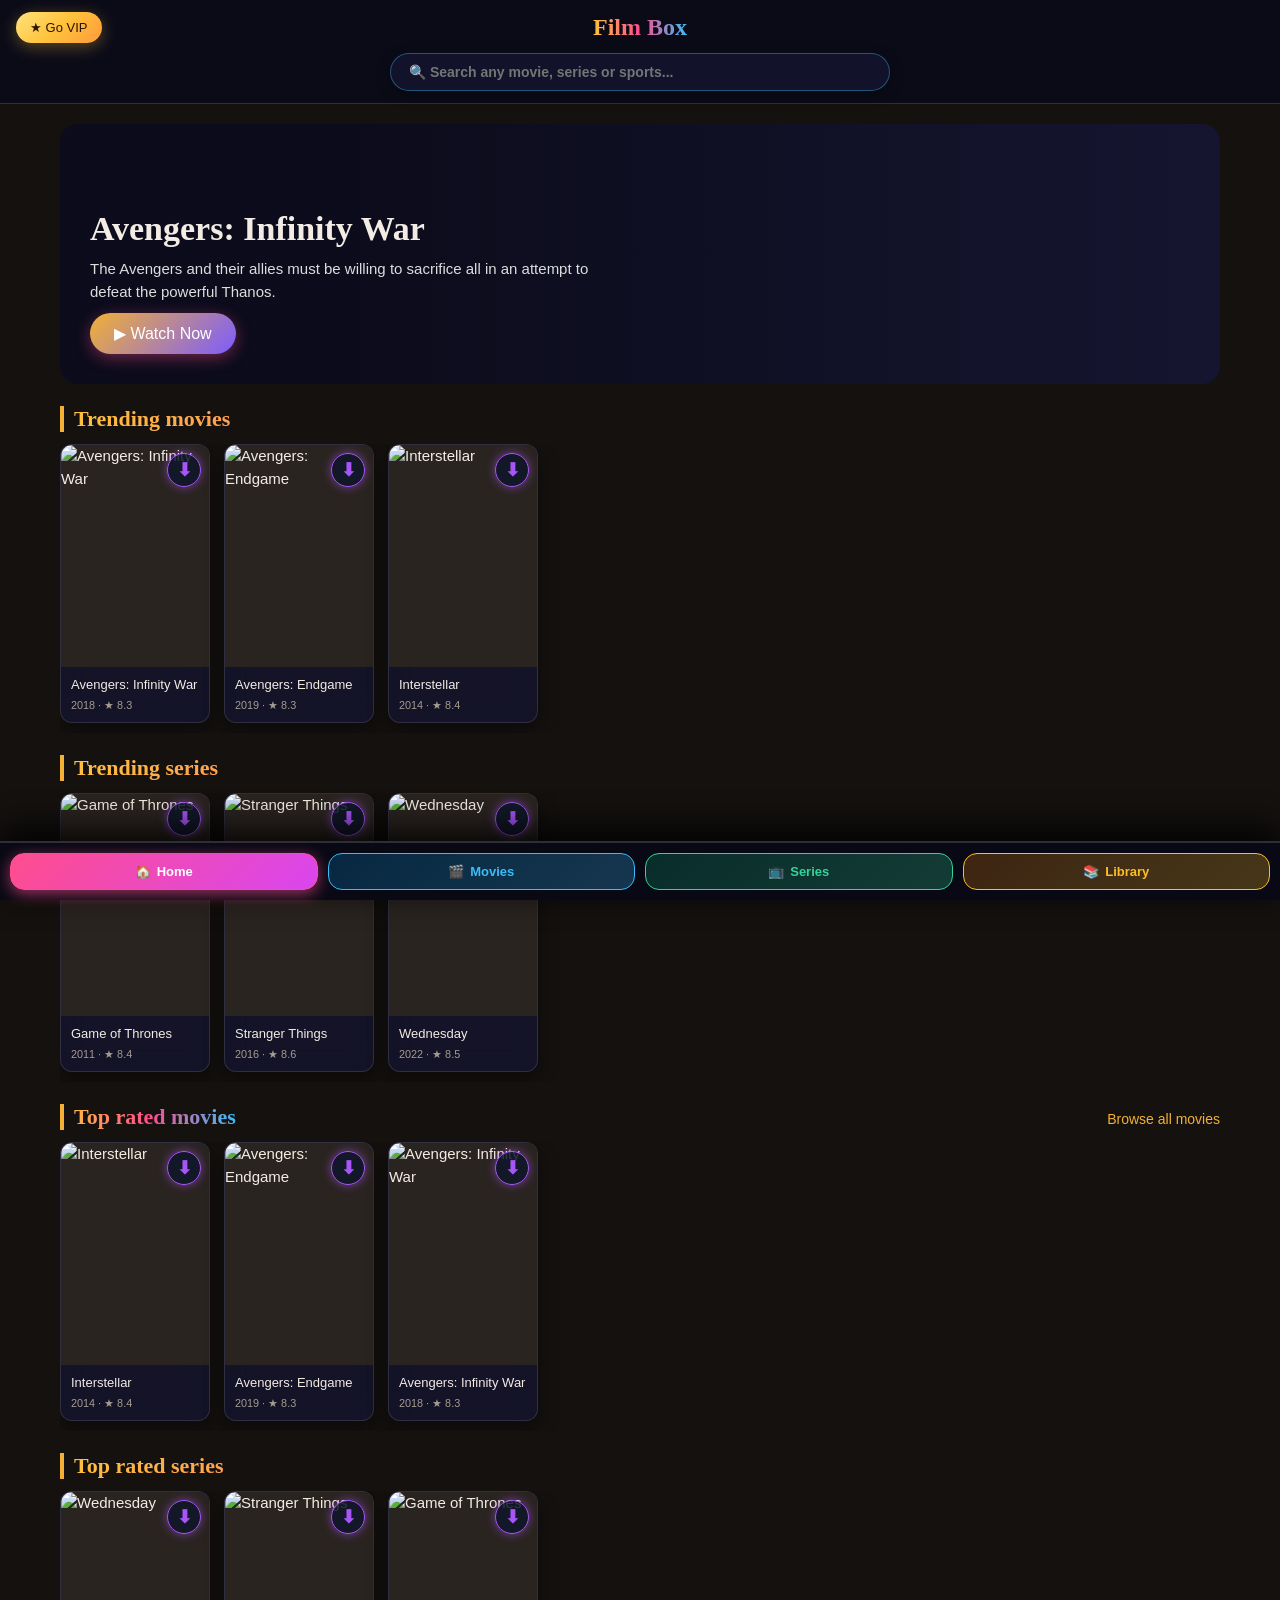
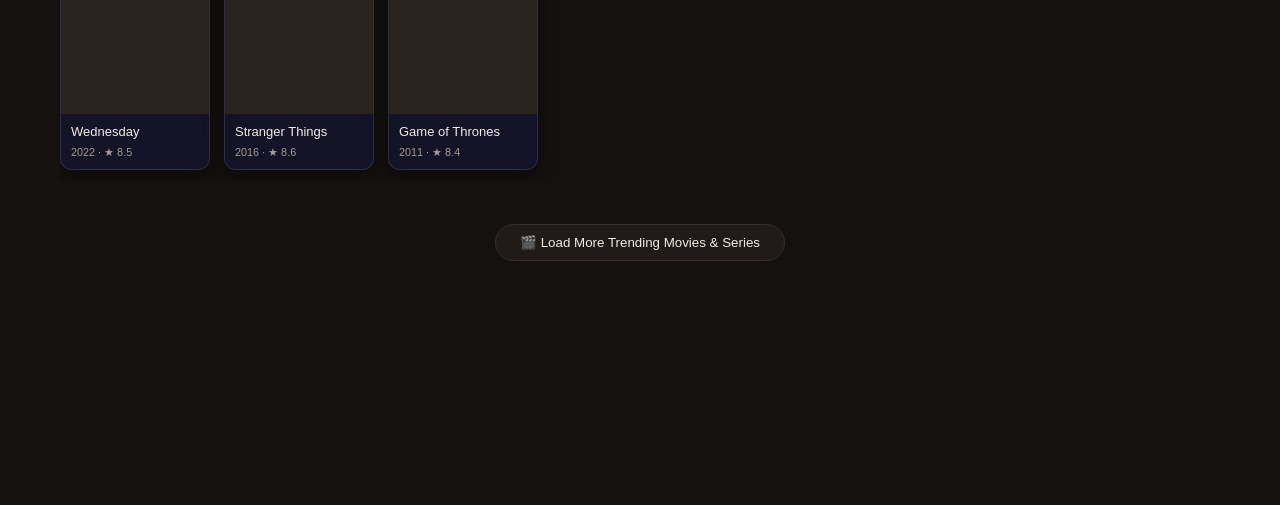
==== app/src/main/assets/index.html @ 0dd6ea95 "Fix movie poster loading, lock in robust ad-free player setup, and update all project files" ====
<!DOCTYPE html>
<html lang="en">
<head>
<meta charset="utf-8">
<meta name="viewport" content="width=device-width, initial-scale=1, viewport-fit=cover">
<title>Film Box - 100% Ad-Free Direct Cinema & Sports</title>
<link rel="dns-prefetch" href="https://vidlink.pro">
<link rel="preconnect" href="https://vidlink.pro" crossorigin>
<link rel="dns-prefetch" href="https://vidsrc.cc">
<link rel="preconnect" href="https://vidsrc.cc" crossorigin>
<link rel="dns-prefetch" href="https://embed.su">
<link rel="preconnect" href="https://embed.su" crossorigin>
<link rel="dns-prefetch" href="https://api.themoviedb.org">
<link rel="preconnect" href="https://api.themoviedb.org" crossorigin>
<style>
:root{--bg:#14110f;--panel:#201b18;--line:#352e29;--text:#f3ece4;--mute:#a79c91;--accent:#f2b134;--pitch:#2fa36b;--accent2:#7c5cff;--gold:#ffc23c}
*{box-sizing:border-box;margin:0}
html,body{margin:0!important;padding:0!important;width:100%!important;min-height:100vh!important;background:var(--bg)!important;color:var(--text)!important;font:15px/1.5 "Trebuchet MS",Verdana,sans-serif!important;padding-bottom:100px!important;overflow-x:hidden!important}
header{position:sticky;top:0;z-index:99;background:rgba(11, 11, 26, 0.92);backdrop-filter:blur(16px);border-bottom:1px solid var(--line);padding:max(12px, env(safe-area-inset-top)) 16px 12px 16px;display:flex;flex-direction:column;gap:10px}
.top-bar{display:flex;align-items:center;justify-content:space-between;position:relative;width:100%}
.logo{position:absolute;left:50%;transform:translateX(-50%);font:900 24px Georgia,serif;background:linear-gradient(90deg,#ffc23c,#ff4d8d,#38bdf8);-webkit-background-clip:text;background-clip:text;color:transparent;cursor:pointer;white-space:nowrap}
.search-row{width:100%;display:flex;justify-content:center}
.search-row input{width:100%;max-width:500px;padding:10px 18px;font-size:14px;font-weight:600;border-radius:25px;background:rgba(21, 21, 48, 0.85);border:1.5px solid rgba(56, 189, 248, 0.4);color:#fff;box-shadow:0 4px 15px rgba(0, 0, 0, 0.3);transition:all 0.3s ease}
.search-row input:focus{border-color:var(--accent);box-shadow:0 0 15px rgba(255, 77, 141, 0.4);outline:none}
.hidden{display:none!important;opacity:0!important;pointer-events:none!important;visibility:hidden!important}
main{padding:20px;max-width:1200px;margin:auto}
.grid{display:grid;grid-template-columns:repeat(auto-fill,minmax(150px,1fr));gap:16px}
.row{display:flex;gap:14px;overflow-x:auto;padding-bottom:10px}
.row .card{flex:0 0 150px}
.card{cursor:pointer;background:rgba(21,21,48,0.75);backdrop-filter:blur(12px);border-radius:12px;overflow:hidden;border:1px solid rgba(255,255,255,0.12);box-shadow:0 8px 20px rgba(0,0,0,0.4);transition:transform 0.25s,box-shadow 0.25s,border-color 0.25s}
.card:hover{transform:translateY(-6px) scale(1.02);border-color:var(--accent);box-shadow:0 12px 30px rgba(255,77,141,0.35)}
.card img{width:100%;aspect-ratio:2/3;object-fit:cover;display:block;background:#2a2420}
.card div{padding:8px 10px;font-size:13px}
.card small{color:var(--mute)}
h2{font:800 22px Georgia,serif;margin:22px 0 12px;background:linear-gradient(90deg,#ffc23c,#ff4d8d,#38bdf8);-webkit-background-clip:text;background-clip:text;color:transparent;border-left:4px solid var(--accent);padding-left:10px}
.bar{display:flex;gap:6px;flex-wrap:wrap;align-items:center;margin-bottom:14px}
.bar select,.bar button{background:var(--panel);color:var(--text);border:1px solid var(--line);padding:8px 14px;border-radius:18px;font:inherit;cursor:pointer}
.chip{background:none;border:0;color:var(--mute);padding:7px 14px;border-radius:20px;cursor:pointer;font:inherit;white-space:nowrap}
.chip.on{background:var(--accent);color:#1a1307;font-weight:700}
.hd{display:flex;justify-content:space-between;align-items:baseline}
.hd a{color:var(--accent);cursor:pointer;font-size:14px}
.more{display:block;margin:24px auto;background:var(--panel);color:var(--text);border:1px solid var(--line);padding:10px 24px;border-radius:20px;cursor:pointer}
.modal{position:fixed;inset:0;background:rgba(0,0,0,.85);overflow:auto;z-index:9990!important;padding:20px;display:flex;align-items:center;justify-content:center}
.modal[hidden]{display:none!important;pointer-events:none!important;visibility:hidden!important;z-index:-99999!important;opacity:0!important}
.sheet{max-width:900px;width:100%;margin:auto;background:var(--panel);border-radius:16px;overflow:hidden;position:relative;border:1px solid var(--line)}
.top{display:flex;gap:18px;padding:20px;flex-wrap:wrap}
.top img{width:150px;border-radius:8px}
.x{position:absolute;top:10px;left:10px;z-index:3;background:#000b;border:0;color:var(--text);border-radius:50%;width:42px;height:42px;padding:0 0 4px;font-size:30px;line-height:42px;text-align:center;cursor:pointer}
.seasons{display:flex;gap:6px;flex-wrap:wrap;padding:0 20px}
.seasons button{background:var(--bg);color:var(--mute);border:1px solid var(--line);padding:6px 14px;border-radius:16px;cursor:pointer}
.seasons button.on{background:var(--accent);color:#1a1307;border-color:var(--accent)}
.eps{padding:12px 20px 20px;display:grid;gap:10px}
.ep{display:flex;gap:12px;background:var(--bg);border-radius:8px;padding:10px;border:1px solid var(--line);transition:border-color .2s}
.ep:hover{border-color:var(--accent)}
.ep img{width:120px;height:68px;object-fit:cover;border-radius:6px;background:#2a2420;flex:none}
.ep b{display:block}.ep p{color:var(--mute);font-size:13px}
.match{display:grid;grid-template-columns:1fr auto 1fr;gap:12px;align-items:center;background:var(--panel);border:1px solid var(--line);border-left:4px solid var(--pitch);border-radius:8px;padding:12px 16px;margin-bottom:10px}
.match .t{display:flex;align-items:center;gap:8px}.match .t:last-of-type{justify-content:flex-end}
.match img{width:26px;height:26px;object-fit:contain}
.score{font:800 20px Georgia,serif;text-align:center}
.score small{display:block;font:12px sans-serif;color:var(--mute)}
.live{color:#ff5a4d!important;font-weight:700}
.msg{color:var(--mute);padding:20px 0}
.watch{margin-left:8px;background:var(--pitch);color:#04170d;font-weight:700;padding:5px 14px;border-radius:16px;border:0;cursor:pointer}
@media(max-width:560px){.match{grid-template-columns:1fr}.match .t:last-of-type{justify-content:flex-start}}

.vip,.play{border:0;cursor:pointer;font:700 14px inherit;color:#2a1500;background:linear-gradient(135deg,#ffe27a,var(--gold),#ff9a3c);padding:9px 18px;border-radius:22px;box-shadow:0 4px 16px #ffc23c55}
.play{color:#fff;background:linear-gradient(135deg,var(--accent),var(--accent2));box-shadow:0 4px 16px #ff4d8d66;padding:11px 24px;font-size:16px}
.hero{min-height:260px;border-radius:18px;background:#151530 center/cover;padding:36px;display:flex;flex-direction:column;justify-content:flex-end;gap:10px;margin-bottom:8px}
.hero h1{font:800 34px Georgia,serif;max-width:600px}.hero p{max-width:520px;color:#ddd}.hero .play{align-self:flex-start}

.plans{display:grid;grid-template-columns:repeat(auto-fit,minmax(130px,1fr));gap:12px;padding:0 20px}
.plan{cursor:pointer;text-align:center;background:var(--bg);border:2px solid var(--line);border-radius:14px;padding:16px 8px;transition:.2s}
.plan b{display:block;font-size:22px;color:var(--gold)}.plan.on{border-color:var(--accent);background:#ff4d8d1f;transform:scale(1.04)}
.payrow{display:flex;gap:10px;padding:18px 20px 6px;flex-wrap:wrap}.payrow input{max-width:none}

/* FULLSCREEN DIRECT HTML5 VIDEO PLAYER */
#player{position:fixed;inset:0;background:#000;z-index:2147483647!important;display:flex;align-items:center;justify-content:center;overflow:hidden}
#player video,#player iframe{width:100%;height:100%;border:0;background:#000;object-fit:contain;z-index:5;transition:object-fit .2s;pointer-events:auto!important}
#player video.cover-fill,#player iframe.cover-fill{object-fit:fill!important;width:100vw!important;height:100vh!important;max-width:none!important;max-height:none!important}
.pbar{position:absolute;top:0;left:0;right:0;z-index:20!important;display:flex;align-items:center;gap:12px;padding:max(14px,env(safe-area-inset-top)) 18px 24px;background:linear-gradient(180deg,rgba(0,0,0,0.95) 0%,rgba(0,0,0,0.6) 70%,transparent 100%);transition:opacity 0.4s ease;opacity:0;pointer-events:none!important}
.pbar.show{opacity:1!important}

.loader-ring{width:48px;height:48px;border:4px solid #00ff88;border-color:#00ff88 transparent transparent transparent;border-radius:50%;animation:l-spin 1.2s cubic-bezier(0.5,0,0.5,1) infinite;margin:0 auto}
@keyframes l-spin{0%{transform:rotate(0deg)}100%{transform:rotate(360deg)}}

/* DISMISSIBLE 10-MINUTE RECURRING VIP BANNER */
.vip-banner-reminder {
  position: fixed !important;
  bottom: 85px !important;
  top: auto !important;
  left: 50% !important;
  transform: translateX(-50%) !important;
  width: 92% !important;
  max-width: 520px !important;
  z-index: 9995 !important;
  background: linear-gradient(135deg, rgba(30, 27, 75, 0.98), rgba(88, 28, 135, 0.98), rgba(15, 23, 42, 0.98)) !important;
  border: 2px solid #a855f7 !important;
  border-radius: 18px !important;
  padding: 14px 18px !important;
  display: flex;
  align-items: center !important;
  gap: 12px !important;
  box-shadow: 0 15px 40px rgba(0,0,0,0.9), 0 0 25px rgba(168,85,247,0.5) !important;
  backdrop-filter: blur(16px) !important;
  -webkit-backdrop-filter: blur(16px) !important;
  pointer-events: auto !important;
}

.vip-banner-reminder.hidden, #vipBannerReminder.hidden {
  display: none !important;
  visibility: hidden !important;
  opacity: 0 !important;
  pointer-events: none !important;
  z-index: -99999 !important;
}

.vip-banner-close {
  background: rgba(255, 255, 255, 0.2) !important;
  color: #ffffff !important;
  border: 1px solid rgba(255, 255, 255, 0.4) !important;
  border-radius: 50% !important;
  width: 32px !important;
  height: 32px !important;
  font-size: 16px !important;
  font-weight: bold !important;
  cursor: pointer !important;
  display: flex !important;
  align-items: center !important;
  justify-content: center !important;
  flex-shrink: 0 !important;
  pointer-events: auto !important;
}
.vip-banner-text {
  flex: 1 !important;
  display: flex !important;
  flex-direction: column !important;
  color: #ffffff !important;
  font-size: 12px !important;
}
.vip-banner-text b {
  color: #c084fc !important;
  font-size: 14px !important;
}
.vip-banner-btn {
  background: linear-gradient(135deg, #a855f7, #7c5cff) !important;
  color: #ffffff !important;
  border: 0 !important;
  padding: 8px 16px !important;
  border-radius: 20px !important;
  font-weight: 800 !important;
  font-size: 12px !important;
  cursor: pointer !important;
  white-space: nowrap !important;
  box-shadow: 0 4px 15px rgba(168, 85, 247, 0.6) !important;
  pointer-events: auto !important;
}

/* COMMUNITY HUB & POLICIES STYLING */
.filmbox-ultimate-hub {
  max-width: 900px;
  margin: 0 auto;
  padding: 10px 0;
}
.hub-hero {
  text-align: center;
  padding: 24px 16px;
  background: linear-gradient(135deg, #090d16 0%, #1e1b4b 50%, #0f172a 100%);
  border: 2px solid rgba(56, 189, 248, 0.4);
  border-radius: 20px;
  margin-bottom: 20px;
  box-shadow: 0 10px 30px rgba(0,0,0,0.5);
}
.badge-vip {
  display: inline-block;
  padding: 4px 14px;
  background: rgba(251, 191, 36, 0.2);
  border: 1px solid #fbbf24;
  color: #fbbf24;
  border-radius: 20px;
  font-size: 11px;
  font-weight: 800;
  letter-spacing: 1px;
  margin-bottom: 8px;
}
.hero-title {
  font-size: 26px;
  font-weight: 900;
  background: linear-gradient(90deg, #38bdf8, #25D366, #fbbf24);
  -webkit-background-clip: text;
  -webkit-text-fill-color: transparent;
  margin-bottom: 6px;
}
.hero-subtitle {
  font-size: 13.5px;
  color: #cbd5e1;
  max-width: 520px;
  margin: 0 auto;
}
.hub-grid {
  display: grid;
  grid-template-columns: repeat(auto-fit, minmax(260px, 1fr));
  gap: 16px;
}
.card-item {
  background: rgba(21, 21, 48, 0.85);
  border: 1.5px solid rgba(255, 255, 255, 0.1);
  border-radius: 16px;
  padding: 20px;
  display: flex;
  flex-direction: column;
  justify-content: space-between;
  gap: 12px;
  box-shadow: 0 8px 20px rgba(0,0,0,0.4);
  transition: transform .2s, border-color .2s;
}
.card-item:hover {
  transform: translateY(-4px);
  border-color: var(--accent);
}
.action-btn {
  display: block;
  width: 100%;
  padding: 12px;
  border-radius: 12px;
  text-align: center;
  font-weight: 800;
  font-size: 13.5px;
  text-decoration: none;
  cursor: pointer;
  border: none;
  box-shadow: 0 4px 14px rgba(0,0,0,0.3);
  transition: filter .2s;
}
.action-btn:hover { filter: brightness(1.15); }
.btn-fb-page { background: linear-gradient(135deg, #1877f2, #0056b3); color: #fff!important; }
.btn-fb-group { background: linear-gradient(135deg, #0284c7, #0284c7); color: #fff!important; }
.btn-wa { background: linear-gradient(135deg, #25D366, #128C7E); color: #fff!important; }
.btn-insta { background: linear-gradient(135deg, #f09433, #bc1888); color: #fff!important; }
.btn-yt { background: linear-gradient(135deg, #ff0000, #cc0000); color: #fff!important; }
.btn-paypal { background: linear-gradient(135deg, #0070ba, #f59e0b); color: #fff!important; }

/* NEWS FEED STYLING */
.news-card {
  background: rgba(21, 21, 48, 0.85);
  border: 1.5px solid rgba(255, 255, 255, 0.1);
  border-radius: 16px;
  overflow: hidden;
  display: flex;
  flex-direction: column;
  box-shadow: 0 8px 20px rgba(0,0,0,0.4);
}
.news-img {
  width: 100%;
  aspect-ratio: 16/9;
  object-fit: cover;
  background: #2a2420;
}
.news-body {
  padding: 16px;
  display: flex;
  flex-direction: column;
  gap: 8px;
  flex: 1;
}
.news-category {
  align-self: flex-start;
  padding: 3px 10px;
  border-radius: 12px;
  font-size: 10px;
  font-weight: 900;
  letter-spacing: 0.5px;
}
.news-footer {
  display: flex;
  justify-content: space-between;
  align-items: center;
  margin-top: auto;
  padding-top: 10px;
}
.news-readmore {
  padding: 6px 14px;
  border-radius: 14px;
  font-size: 12px;
  text-decoration: none;
}

/* FIXED BOTTOM VIEWPORT DOCK */
.floating-dock {
  position: fixed !important;
  bottom: 0 !important;
  left: 0 !important;
  right: 0 !important;
  width: 100vw !important;
  max-width: 100vw !important;
  z-index: 10000 !important;
  background: rgba(10, 10, 22, 0.98) !important;
  backdrop-filter: blur(25px) !important;
  -webkit-backdrop-filter: blur(25px) !important;
  border-top: 2px solid rgba(255, 255, 255, 0.15) !important;
  display: flex !important;
  flex-direction: row !important;
  justify-content: space-evenly !important;
  align-items: center !important;
  gap: 6px !important;
  padding: 10px 8px calc(10px + env(safe-area-inset-bottom)) 8px !important;
  box-sizing: border-box !important;
  box-shadow: 0 -10px 35px rgba(0, 0, 0, 0.95) !important;
  pointer-events: auto !important;
}

/* HIDE FLOATING DOCK WHEN PLAYER IS ACTIVE */
body.player-open .floating-dock {
  display: none !important;
  visibility: hidden !important;
  pointer-events: none !important;
  z-index: -99999 !important;
  opacity: 0 !important;
}

.dock-btn {
  display: flex !important;
  flex-direction: row !important;
  align-items: center !important;
  justify-content: center !important;
  gap: 6px !important;
  cursor: pointer !important;
  flex: 1 !important;
  padding: 10px 6px !important;
  margin: 0 2px !important;
  border-radius: 14px !important;
  font-weight: 800 !important;
  font-size: 13px !important;
  box-sizing: border-box !important;
  transition: all 0.25s ease-in-out !important;
  white-space: nowrap !important;
  pointer-events: auto !important;
}

/* Home Box - Neon Pink */
.dock-btn[data-v="home"] {
  background: linear-gradient(135deg, rgba(255, 77, 141, 0.25), rgba(217, 70, 239, 0.25)) !important;
  color: #ff4d8d !important;
  border: 1.5px solid #ff4d8d !important;
}
.dock-btn[data-v="home"].on {
  background: linear-gradient(135deg, #ff4d8d 0%, #d946ef 100%) !important;
  color: #ffffff !important;
  box-shadow: 0 4px 15px rgba(255, 77, 141, 0.6) !important;
}

/* Movies Box - Electric Cyan */
.dock-btn[data-v="movie"] {
  background: linear-gradient(135deg, rgba(2, 132, 199, 0.25), rgba(56, 189, 248, 0.25)) !important;
  color: #38bdf8 !important;
  border: 1.5px solid #38bdf8 !important;
}
.dock-btn[data-v="movie"].on {
  background: linear-gradient(135deg, #0284c7 0%, #38bdf8 100%) !important;
  color: #ffffff !important;
  box-shadow: 0 4px 15px rgba(56, 189, 248, 0.6) !important;
}

/* Series Box - Emerald Green */
.dock-btn[data-v="tv"] {
  background: linear-gradient(135deg, rgba(5, 150, 105, 0.25), rgba(52, 211, 153, 0.25)) !important;
  color: #34d399 !important;
  border: 1.5px solid #34d399 !important;
}
.dock-btn[data-v="tv"].on {
  background: linear-gradient(135deg, #059669 0%, #34d399 100%) !important;
  color: #ffffff !important;
  box-shadow: 0 4px 15px rgba(52, 211, 153, 0.6) !important;
}

/* Library Box - Amber Gold */
.dock-btn[data-v="library"] {
  background: linear-gradient(135deg, rgba(217, 119, 6, 0.25), rgba(251, 191, 36, 0.25)) !important;
  color: #fbbf24 !important;
  border: 1.5px solid #fbbf24 !important;
}
.dock-btn[data-v="library"].on {
  background: linear-gradient(135deg, #d97706 0%, #fbbf24 100%) !important;
  color: #0d0d11 !important;
  box-shadow: 0 4px 15px rgba(251, 191, 36, 0.6) !important;
}

button,.chip,.card,.dock-btn,.vip,.play,nav button,a{touch-action:manipulation!important;-webkit-tap-highlight-color:transparent!important;pointer-events:auto!important;user-select:none!important;-webkit-user-select:none!important}
</style>
</head>
<body>
<header>
  <div class="top-bar">
    <button class="vip" id="vipbtn" onclick="openVip()" style="padding:8px 14px;font-size:13px;cursor:pointer;pointer-events:auto">★ Go VIP</button>
    <span class="logo" onclick="go('home')">Film Box</span>
  </div>
  <div class="search-row" style="position:relative">
    <input id="q" type="search" placeholder="🔍 Search any movie, series or sports..." aria-label="Search">
    <div id="searchDropdown" style="position:absolute;top:100%;left:0;right:0;background:var(--panel);border:1px solid var(--line);border-radius:12px;margin-top:6px;max-height:300px;overflow-y:auto;z-index:9999;box-shadow:0 10px 30px rgba(0,0,0,0.8)" class="hidden"></div>
  </div>
</header>

<main id="main">
  <div class="hero" id="hero" style="background-image:linear-gradient(90deg,#0b0b1af0 25%,transparent),url('https://image.tmdb.org/t/p/w780/7WsyChLLEA31RXZ3K3252.jpg');min-height:260px;display:flex;flex-direction:column;justify-content:flex-end;padding:30px">
    <h1>Avengers: Infinity War</h1>
    <p>The Avengers and their allies must be willing to sacrifice all in an attempt to defeat the powerful Thanos.</p>
    <button class="play" onclick="quickPlay(299536,'movie','Avengers%3A%20Infinity%20War')">▶ Watch Now</button>
  </div>
  <h2>Trending movies</h2>
  <div class="row" id="h1">
    <div class="card" style="position:relative" tabindex="0" onclick="quickPlay(299536,'movie','Avengers%3A%20Infinity%20War')">
      <img loading="eager" src="https://image.tmdb.org/t/p/w342/7WsyChLLEA31RXZ3K3252.jpg" alt="Avengers: Infinity War" onerror="this.onerror=null;this.src='https://image.tmdb.org/t/p/w342/or06P1S23121.jpg'">
      <div>Avengers: Infinity War<br><small>2018 · ★ 8.3</small></div>
    </div>
    <div class="card" style="position:relative" tabindex="0" onclick="quickPlay(299534,'movie','Avengers%3A%20Endgame')">
      <img loading="eager" src="https://image.tmdb.org/t/p/w342/or06P1S23121.jpg" alt="Avengers: Endgame" onerror="this.onerror=null;this.src='https://image.tmdb.org/t/p/w342/or06P1S23121.jpg'">
      <div>Avengers: Endgame<br><small>2019 · ★ 8.3</small></div>
    </div>
    <div class="card" style="position:relative" tabindex="0" onclick="quickPlay(157336,'movie','Interstellar')">
      <img loading="eager" src="https://image.tmdb.org/t/p/w342/gEU2QniE6E77NI6lC6y41S2.jpg" alt="Interstellar" onerror="this.onerror=null;this.src='https://image.tmdb.org/t/p/w342/or06P1S23121.jpg'">
      <div>Interstellar<br><small>2014 · ★ 8.4</small></div>
    </div>
  </div>
  <h2>Trending series</h2>
  <div class="row" id="h2">
    <div class="card" style="position:relative" tabindex="0" onclick="quickPlay(1399,'tv','Game%20of%20Thrones')">
      <img loading="eager" src="https://image.tmdb.org/t/p/w342/1XS1A1231a4N6.jpg" alt="Game of Thrones" onerror="this.onerror=null;this.src='https://image.tmdb.org/t/p/w342/or06P1S23121.jpg'">
      <div>Game of Thrones<br><small>2011 · ★ 8.4</small></div>
    </div>
    <div class="card" style="position:relative" tabindex="0" onclick="quickPlay(66732,'tv','Stranger%20Things')">
      <img loading="eager" src="https://image.tmdb.org/t/p/w342/49WJfeN0moxb9IPfGn88q.jpg" alt="Stranger Things" onerror="this.onerror=null;this.src='https://image.tmdb.org/t/p/w342/or06P1S23121.jpg'">
      <div>Stranger Things<br><small>2016 · ★ 8.6</small></div>
    </div>
    <div class="card" style="position:relative" tabindex="0" onclick="quickPlay(119051,'tv','Wednesday')">
      <img loading="eager" src="https://image.tmdb.org/t/p/w342/9PF15L20K1A6.jpg" alt="Wednesday" onerror="this.onerror=null;this.src='https://image.tmdb.org/t/p/w342/or06P1S23121.jpg'">
      <div>Wednesday<br><small>2022 · ★ 8.5</small></div>
    </div>
  </div>
</main>

<div id="modal" class="modal" hidden></div>

<!-- DISMISSIBLE 10-MINUTE VIP REMINDER BANNER -->
<div id="vipBannerReminder" class="vip-banner-reminder hidden" style="display:none">
  <button class="vip-banner-close" onclick="closeVipBanner(); showPurpleToast('🥺 We understand! Thank you for watching with the Film Box community.');" aria-label="Dismiss">✕</button>
  <div class="vip-banner-text">
    <b style="color:#d8b4fe;font-size:14px">⭐ Support the Film Box Community</b>
    <span style="color:#f3e8ff;font-size:12.5px;margin-top:2px">We kindly invite you to support our community and keep this platform free and growing. Please consider unlocking a VIP Pass. Thank you! 💜</span>
  </div>
  <button class="vip-banner-btn" onclick="closeVipBanner(); openVip();">★ SUPPORT COMMUNITY</button>
</div>

<!-- ALWAYS VISIBLE MULTI-COLORED FIXED BOTTOM DOCK -->
<nav class="bottom-nav floating-dock">
  <button data-v="home" class="dock-btn on" onclick="go('home')">
    <span class="dock-icon">🏠</span>
    <span class="dock-label">Home</span>
  </button>
  <button data-v="movie" class="dock-btn" onclick="go('movie')">
    <span class="dock-icon">🎬</span>
    <span class="dock-label">Movies</span>
  </button>
  <button data-v="tv" class="dock-btn" onclick="go('tv')">
    <span class="dock-icon">📺</span>
    <span class="dock-label">Series</span>
  </button>
  <button data-v="library" class="dock-btn" onclick="go('library')">
    <span class="dock-icon">📚</span>
    <span class="dock-label">Library</span>
  </button>
</nav>

<script>
(function startFilmboxAdEngine() {
  try {
    window.open = function() { return null; };
    window.focus = function() {};

    const adCss = '[id*="ad-"],[class*="ad-"],[class*="ads"],[id*="ads"],iframe[src*="ads"],iframe[src*="doubleclick"],ins.adsbygoogle,[class*="banner"],[id*="banner"],[class*="popup"],[id*="popup"],[class*="sponsor"],[id*="sponsor"]{display:none!important;pointer-events:none!important}';
    const styleEl = document.createElement("style");
    styleEl.innerHTML = adCss;
    (document.head || document.documentElement).appendChild(styleEl);

    const AD_DOMAINS = ["doubleclick", "googlesyndication", "adservice", "popads", "propellerads", "adsterra", "exoclick", "onclickads", "monetag", "clickadu", "tsyndicate", "popcash", "hilltopads", "clickaine", "adcash", "exdynsrv", "bet365", "1xbet", "adserver"];
    if (window.fetch) {
      const origFetch = window.fetch;
      window.fetch = function(url, init) {
        if (typeof url === "string") {
          const uLower = url.toLowerCase();
          if (AD_DOMAINS.some(d => uLower.includes(d))) {
            return Promise.resolve(new Response("", { status: 204 }));
          }
        }
        return origFetch.apply(this, arguments);
      };
    }

    const cyberShieldPurge = () => {
      const adElements = document.querySelectorAll('iframe[src*="ad"], iframe[src*="pop"], div[style*="z-index: 2147483647"], div[id*="pop"], ins.adsbygoogle');
      adElements.forEach(el => {
        if (el.id !== "player" && !el.closest("#player") && !el.closest("#modal") && !el.closest(".floating-dock")) {
          el.remove();
        }
      });

      const allLinks = document.querySelectorAll("a, div, span");
      allLinks.forEach(el => {
        if (el.id === "player" || el.closest("#player") || el.closest("#modal") || el.closest(".floating-dock")) return;
        const style = window.getComputedStyle(el);
        const opacity = parseFloat(style.opacity);
        const isTransparent = opacity < 0.1 || style.visibility === "hidden";
        const isAbsoluteOverlay = style.position === "absolute" || style.position === "fixed";
        if (isTransparent && isAbsoluteOverlay) {
          el.remove();
        }
      });
    };

    const observer = new MutationObserver(cyberShieldPurge);
    observer.observe(document.documentElement, { childList: true, subtree: true });
    setInterval(cyberShieldPurge, 250);

    const interceptEvent = function(e) {
      const target = e.target;
      const anchor = target.closest("a") || target.closest("[onclick]");
      if (anchor) {
        const href = anchor.href || anchor.getAttribute("data-href") || "";
        const hrefLower = String(href).toLowerCase();
        const isAppFeature = hrefLower === "" || hrefLower.startsWith("javascript:") || hrefLower.startsWith("#") || hrefLower.includes("filmbox") || hrefLower.includes("facebook.com") || hrefLower.includes("whatsapp.com") || hrefLower.includes("instagram.com") || hrefLower.includes("youtube.com") || hrefLower.includes("paypal.com") || hrefLower.includes("safaricom.co.ke") || hrefLower.includes("themoviedb.org");
        if (!isAppFeature && hrefLower.startsWith("http")) {
          e.preventDefault();
          e.stopPropagation();
          e.stopImmediatePropagation();
        }
      }
    };

    document.addEventListener("click", interceptEvent, true);
    document.addEventListener("touchstart", interceptEvent, true);
    document.addEventListener("pointerdown", interceptEvent, true);
  } catch(e) {}
})();

var appInitialized = false;
// Mock AndroidApp for browser testing
if (typeof window.AndroidApp === 'undefined') {
    window.AndroidApp = {
        downloadMoviePrivate: (url, id, title) => alert("Mock Download: " + title),
        downloadTorrentPrivate: (url, id, title) => alert("Mock P2P Download: " + title),
        isMovieDownloaded: (id) => false,
        getOfflineMoviePath: (id) => "",
        getTorrentProgress: (id) => JSON.stringify({ progress: 0, speedKb: 0, status: "NOT_FOUND" })
    };
}

function showPurpleToast(msg) {
  let toast = document.getElementById("purpleToast");
  if (!toast) {
    toast = document.createElement("div");
    toast.id = "purpleToast";
    toast.style.cssText = "position:fixed;bottom:100px;left:50%;transform:translateX(-50%);background:linear-gradient(135deg,#1e1b4b,#0f172a);border:2px solid #a855f7;color:#c084fc;padding:12px 22px;border-radius:20px;font-weight:900;font-size:14px;box-shadow:0 10px 30px rgba(168,85,247,0.5);z-index:2147483647;text-align:center;pointer-events:none;transition:opacity 0.3s ease";
    document.body.appendChild(toast);
  }
  toast.innerText = msg;
  toast.style.opacity = "1";
  toast.style.display = "block";
  setTimeout(() => {
    toast.style.opacity = "0";
    setTimeout(() => { toast.style.display = "none"; }, 300);
  }, 3000);
}

window.onerror = function(msg, url, line) {
  if (msg === "Script error." || line === 0) return true;
  const m = document.querySelector("#main");
  if (m) {
    m.innerHTML = `<div style="padding:30px;text-align:center;background:#201b18;border:2px solid red;border-radius:12px;margin:20px">
      <h3 style="color:#ff4d4d;margin-bottom:8px">Runtime Script Error</h3>
      <p style="color:#fff;font-size:13px">${msg}<br><small>Line: ${line}</small></p>
    </div>`;
  }
};

const FOOTBALL_DATA_TOKEN = "e87d3a0e691845bb8d8d3df624bfbe83";
const SPORTSRC_KEY = "3b08e330a6316fa7b122c4314c622ceb";
const FREE_WATCH_LIMIT = 3600; // 1 Hour Free Trial (3600 seconds)

const TMDB_KEYS = [
  "ea220cf0b8ca48bb8aa393a5228b688b",
  "34ec842764ccb43044ef60aedd440182",
  "4e44d9029b1270a757cddc766a1bcb63"
];

const TMDB_TOKENS = [
  "eyJhbGciOiJIUzI1NiJ9.eyJhdWQiOiJlYTIyMGNmMGI4Y2E0OGJiOGFhMzkzYTUyMjhiNjg4YiIsIm5iZiI6MTc5MjY1NzgwNC41NDU5OTk4LCJzdWIiOiI2YWQ5Yzk4YzE2NGI4NTAxNGExNDJiMDciLCJzY29wZXMiOlsiYXBpX3JlYWQiXSwidmVyc2lvbiI6MX0.iGu3sg_JZvJHnhXGtowf02RveYEyeeX9krB77GR0-t8",
  "eyJhbGciOiJIUzI1NiJ9.eyJhdWQiOiIzNGVjODQyNzY0Y2NiNDMwNDRlZjYwYWVkZDQ0MDE4MiIsIm5iZiI6MTc5MjY1ODI3MS41NzQwMDAxLCJzdWIiOiI2YWQ5Y2I1Zjc5MzRkNmU2ZDQ1NzAwNTEiLCJzY29wZXMiOlsiYXBpX3JlYWQiXSwidmVyc2lvbiI6MX0.Tr1Nme1UtIsouphKL_E7IwxfJ248xRS0T7e6ULILMSA"
];

let currentKeyIndex = 0;

const tmdb = (path, p = {}, retry = 0) => {
  const key = TMDB_KEYS[currentKeyIndex % TMDB_KEYS.length];
  const u = new URL("https://api.themoviedb.org/3" + path);
  u.searchParams.set("api_key", key);
  Object.entries(p).forEach(([k, v]) => v !== "" && u.searchParams.set(k, v));

  return fetch(u.toString()).then(r => {
    if (!r.ok) throw new Error("TMDb " + r.status);
    return r.json();
  }).catch(err => {
    if (retry < TMDB_KEYS.length * 2) {
      currentKeyIndex = (currentKeyIndex + 1) % TMDB_KEYS.length;
      return new Promise(res => setTimeout(res, 300)).then(() => tmdb(path, p, retry + 1));
    }
    return { results: [], total_results: 0, total_pages: 1 };
  });
};

const LOCAL_MASTER_MOVIES = [
  { id: 299536, media_type: "movie", title: "Avengers: Infinity War", release_date: "2018", vote_average: 8.3, poster_path: "/7WsyChLLEA31RXZ3K3252.jpg", overview: "The Avengers and their allies must be willing to sacrifice all in an attempt to defeat the powerful Thanos." },
  { id: 299534, media_type: "movie", title: "Avengers: Endgame", release_date: "2019", vote_average: 8.3, poster_path: "/or06P1S23121.jpg", overview: "After the devastating events of Infinity War, the universe is in ruins." },
  { id: 157336, media_type: "movie", title: "Interstellar", release_date: "2014", vote_average: 8.4, poster_path: "/gEU2QniE6E77NI6lC6y41S2.jpg", overview: "A team of explorers travel through a wormhole in space in an attempt to ensure humanity's survival." }
];

const LOCAL_MASTER_SERIES = [
  { id: 1399, media_type: "tv", name: "Game of Thrones", first_air_date: "2011", vote_average: 8.4, poster_path: "/1XS1A1231a4N6.jpg", overview: "Nine noble families fight for control over the lands of Westeros." },
  { id: 66732, media_type: "tv", name: "Stranger Things", first_air_date: "2016", vote_average: 8.6, poster_path: "/49WJfeN0moxb9IPfGn88q.jpg", overview: "When a young boy vanishes, a small town uncovers a mystery involving secret experiments." },
  { id: 119051, media_type: "tv", name: "Wednesday", first_air_date: "2022", vote_average: 8.5, poster_path: "/9PF15L20K1A6.jpg", overview: "A sleuthing, supernaturally infused mystery charting Wednesday Addams' years as a student." }
];

const IMG = "https://image.tmdb.org/t/p/";
const NO_POSTER = "https://image.tmdb.org/t/p/w342/or06P1S23121.jpg";
const $ = s => document.querySelector(s);
const esc = s => String(s ?? "").replace(/[&<>"']/g, c => ({ "&": "&amp;", "<": "&lt;", ">": "&gt;", '"': "&quot;", "'": "&#39;" }[c]));
const today = () => new Date().toISOString().slice(0, 10);
const poster = (p, w = "w342") => {
  if (!p) return NO_POSTER;
  if (p.startsWith("http")) return p;
  return IMG + w + (p.startsWith("/") ? p : "/" + p);
};

let S = { view: "home", page: 1, genre: "", sort: "popularity.desc", query: "", range: "today", comp: "" };
let librarySubTab = "social";
let timer = null;
let freeWatchTimer = null;
let bannerCheckTimer = null;
let pbarTimer = null;
let homePageNumber = 1;
let isZoomedCover = false;
let lastBannerShownTime = Date.now();
let watchTimerInterval = null;
function startWatchTimer() {
  if (watchTimerInterval) clearInterval(watchTimerInterval);
  watchTimerInterval = setInterval(() => {}, 1000);
}
function stopWatchTimer() {
  if (watchTimerInterval) {
    clearInterval(watchTimerInterval);
    watchTimerInterval = null;
  }
}

function go(v) {
  closeM();
  closeVipBanner();
  if (v === "news" || v === "social" || v === "support" || v === "download") {
    librarySubTab = v;
    S.view = "library";
  } else {
    S.view = v;
  }
  S.page = 1; S.genre = ""; S.sort = "popularity.desc"; S.query = "";
  const searchInput = document.querySelector("#q");
  if (searchInput) searchInput.value = "";
  if (typeof hideSearchDropdown === "function") hideSearchDropdown();

  document.querySelectorAll(".dock-btn").forEach(b => {
    const dv = b.getAttribute("data-v");
    const isLib = (v === "library" || v === "news" || v === "social" || v === "support" || v === "download");
    b.classList.toggle("on", dv === v || (isLib && dv === "library"));
  });
  window.scrollTo({ top: 0, behavior: "smooth" });
  if (typeof render === "function") render();
}

function render() {
  if (timer) clearInterval(timer);
  S.view = S.view || "home";
  const map = { home, movie: browse, tv: browse, download: downloadView, social: socialCommunityView, news: newsView, library: libraryView, domain: libraryView };
  if (map[S.view]) map[S.view]();
  else home();
}

function card(i, type) {
  const ty = i.media_type || type, title = i.title || i.name, date = (i.release_date || i.first_air_date || "").slice(0, 4);
  const posterUrl = poster(i.poster_path);
  const safeTitle = encodeURIComponent(title);
  return `<div class="card" style="position:relative" tabindex="0" onclick="quickPlay(${i.id},'${ty}','${safeTitle}')" onkeydown="if(event.key==='Enter')this.click()">
    <img loading="eager" src="${posterUrl}" alt="${esc(title)}" onerror="this.onerror=null;this.src='${NO_POSTER}'">
    <button class="card-dl-btn" onclick="event.stopPropagation();quickDownloadCard(${i.id},'${ty}','${safeTitle}','${encodeURIComponent(posterUrl)}')" title="Download" style="position:absolute;top:8px;right:8px;z-index:10;background:rgba(15,23,42,0.85);color:#a855f7;border:1.5px solid #a855f7;border-radius:50%;width:34px;height:34px;font-size:18px;font-weight:900;display:inline-flex;align-items:center;justify-content:center;box-shadow:0 0 10px rgba(168,85,247,0.6);cursor:pointer;padding:0;line-height:1">⬇</button>
    <div>${esc(title)}<br><small>${date} · ★ ${(i.vote_average || 0).toFixed(1)}</small></div>
  </div>`;
}

function quickDownloadCard(id, type, titleEnc, posterEnc) {
  const title = titleEnc ? decodeURIComponent(titleEnc) : "Movie";
  const posterPath = posterEnc ? decodeURIComponent(posterEnc) : NO_POSTER;
  CUR = { id, type, title, poster_path: posterPath, season: 1, episode: 1 };
  downloadEpisode(title, 1, 1, 450);
}

function quickPlay(id, type, titleEnc) {
  const title = titleEnc ? decodeURIComponent(titleEnc) : "Movie";
  CUR = { id, type, title, season: 1, episode: 1 };
  openTitle(id, type);
}

/* ---------- VIP PAYMENT & BANNER HELPERS ---------- */
function checkVipActive() {
  try {
    const exp = parseInt(localStorage.getItem("mb_vip_expiry") || "0", 10);
    if (exp > Date.now()) {
      const daysLeft = Math.ceil((exp - Date.now()) / 86400000);
      const hoursLeft = Math.ceil((exp - Date.now()) / 3600000);
      const btn = $("#vipbtn");
      if (btn) btn.textContent = daysLeft > 1 ? `★ VIP · ${daysLeft}d left` : `★ VIP · ${hoursLeft}h left`;
      return true;
    } else {
      localStorage.removeItem("mb_vip_expiry");
      const btn = $("#vipbtn");
      if (btn) btn.textContent = "★ Go VIP";
      return false;
    }
  } catch(e) { return false; }
}

function getFirstLaunchTime() {
  try {
    let launchTime = parseInt(localStorage.getItem("mb_first_launch_time") || "0", 10);
    if (!launchTime || isNaN(launchTime)) {
      launchTime = Date.now();
      localStorage.setItem("mb_first_launch_time", String(launchTime));
    }
    return launchTime;
  } catch(e) { return Date.now(); }
}

function checkFreeTrialExpired() {
  if (checkVipActive()) return false;
  const launchTime = getFirstLaunchTime();
  const elapsedSeconds = (Date.now() - launchTime) / 1000;
  return elapsedSeconds >= FREE_WATCH_LIMIT;
}

function start10MinVipBannerTimer() {
  if (bannerCheckTimer) clearInterval(bannerCheckTimer);
  bannerCheckTimer = setInterval(() => {
    const md = $("#modal");
    const player = $("#player");
    const modalOpen = md && !md.hidden && md.style.display !== "none";
    const playerOpen = !!player;

    if (modalOpen || playerOpen || checkVipActive()) {
      closeVipBanner();
      return;
    }

    const now = Date.now();
    if (now - lastBannerShownTime >= 600000) {
      showVipBanner();
    }
  }, 10000);
}

function showVipBanner() {
  const md = $("#modal");
  const player = $("#player");
  const modalOpen = md && !md.hidden && md.style.display !== "none";
  const playerOpen = !!player;
  if (modalOpen || playerOpen || checkVipActive()) return;

  lastBannerShownTime = Date.now();
  const banner = $("#vipBannerReminder");
  if (banner) {
    banner.classList.remove("hidden");
    banner.style.display = "flex";
  }
}

function closeVipBanner() {
  lastBannerShownTime = Date.now();
  const banner = $("#vipBannerReminder");
  if (banner) {
    banner.classList.add("hidden");
    banner.style.display = "none";
  }
}

let PLAN = "p4";
const PLAN_PRICES = { p1: 10, p2: 50, p3: 120, p4: 250, p8: 750, p12: 5500, p13: 9999 };
const PLAN_PRICES_USD = { p1: "0.10", p2: "0.40", p3: "0.90", p4: "1.90", p8: "5.80", p12: "42.30", p13: "76.90" };
const PLAN_DURATIONS_MS = {
  p1: 3600 * 1000,
  p2: 24 * 3600 * 1000,
  p3: 3 * 24 * 3600 * 1000,
  p4: 7 * 24 * 3600 * 1000,
  p8: 30 * 24 * 3600 * 1000,
  p12: 365 * 24 * 3600 * 1000,
  p13: 100 * 365 * 24 * 3600 * 1000
};

let currentPayMethod = "mpesa";
function switchPayTab(method) {
  currentPayMethod = method;
  const isMpesa = method === "mpesa";
  const tabMpesa = $("#tabMpesa"), tabPaypal = $("#tabPaypal");
  if (tabMpesa) {
    tabMpesa.style.background = isMpesa ? "var(--accent)" : "#151530";
    tabMpesa.style.color = isMpesa ? "#000" : "#fff";
  }
  if (tabPaypal) {
    tabPaypal.style.background = isMpesa ? "#151530" : "#2563eb";
    tabPaypal.style.color = "#fff";
  }
  const mRow = $("#mpesaPayRow"), pRow = $("#paypalPayRow");
  if (mRow) mRow.style.display = isMpesa ? "block" : "none";
  if (pRow) pRow.style.display = isMpesa ? "none" : "block";

  document.querySelectorAll(".plan").forEach(p => {
    const id = p.dataset.id;
    const b = p.querySelector("b");
    if (b) b.textContent = isMpesa ? `KES ${PLAN_PRICES[id]}` : `$${PLAN_PRICES_USD[id]} USD`;
  });
}

function getSavedPhone() {
  try {
    const p = localStorage.getItem("mb_user_phone") || "";
    if (p === "0746938285" || p.length < 9) return "";
    return p;
  } catch(e) { return ""; }
}

async function openVip(msg) {
  closeVipBanner();
  const md = $("#modal"); if (!md) return;
  md.hidden = false; md.style.display = "flex"; md.style.pointerEvents = "auto"; PLAN = "p4";
  const savedPhone = getSavedPhone();
  md.innerHTML = `<div class="sheet" style="padding-bottom:30px"><button class="x" onclick="closeM()" aria-label="Back">‹</button>
  <h2 style="padding:36px 20px 0;margin:0;background:linear-gradient(90deg,#ffc23c,#ff4d8d,#38bdf8);-webkit-background-clip:text;color:transparent;font-size:24px;font-weight:900">★ Film Box VIP Passes</h2>
  <p class="msg" style="padding:6px 20px 12px;color:#a78bfa;font-weight:700">${esc(msg || "Choose a VIP plan and payment method to unlock unlimited HD streaming.")}</p>

  <div style="display:flex;gap:10px;padding:0 20px;margin-bottom:14px">
    <button id="tabMpesa" onclick="switchPayTab('mpesa')" style="flex:1;padding:12px;border-radius:12px;border:1px solid var(--accent);background:var(--accent);color:#000;font-weight:bold;cursor:pointer">M-Pesa ⚡ (KES)</button>
    <button id="tabPaypal" onclick="switchPayTab('paypal')" style="flex:1;padding:12px;border-radius:12px;border:1px solid #2563eb;background:#151530;color:#fff;font-weight:bold;cursor:pointer">PayPal / Card 💳 (USD $)</button>
  </div>

  <div id="mpesaPayRow" class="payrow" style="padding:16px 20px 20px;background:#151530;border:1px solid #2a2a55;border-radius:16px;margin:0 20px 12px">
    <label style="display:block;width:100%;font-size:12px;color:var(--gold);font-weight:700;margin-bottom:6px">Enter M-Pesa Registered Number:</label>
    <input id="ph" type="tel" inputmode="tel" value="${esc(savedPhone)}" placeholder="0712345678 or 254712345678" style="width:100%;padding:12px 16px;font-size:15px;margin-bottom:12px;border-radius:10px;border:1px solid var(--line);background:var(--bg);color:#fff">
    <button class="vip" onclick="pay()" style="width:100%;padding:14px;font-size:16px;font-weight:900">PAY WITH M-PESA ⚡</button>
  </div>

  <div id="paypalPayRow" style="display:none;padding:0 20px 12px">
    <div class="filmbox-hub-container" style="background:radial-gradient(circle at top,#042d17 0%,#0f172a 100%);border:2px solid #25D366;box-shadow:0 0 35px rgba(37,211,102,0.3);padding:25px 20px;border-radius:20px;text-align:center">
      <h2 style="font-size:18px;font-weight:900;background:linear-gradient(90deg,#38bdf8,#25D366,#fbbf24);-webkit-background-clip:text;-webkit-text-fill-color:transparent;margin-bottom:8px">Unlock VIP Access via PayPal secure checkout</h2>
      <p style="color:#cbd5e1;font-size:13px;margin-bottom:18px">Instant activation for worldwide secure card & PayPal payments</p>
      <button type="button" class="hub-btn paypal-btn" onclick="payWithPayPal()" style="display:block;width:100%;padding:14px 20px;border-radius:18px;font-size:15px;font-weight:900;text-align:center;border:none;cursor:pointer;background:linear-gradient(135deg,#0070ba,#f59e0b);color:#ffffff!important;box-shadow:0 8px 25px rgba(0,112,186,0.5)">💳 UNLOCK VIP PASS WITH PAYPAL</button>
    </div>
  </div>

  <p class="msg" id="pst" style="padding:4px 20px 12px;margin:0;text-align:center"></p>

  <div class="plans" id="plans">
    <div class="plan" data-id="p1" onclick="pickPlan('p1')"><small>Trial Pass</small><b>KES 10</b><small>1 Hour</small></div>
    <div class="plan" data-id="p2" onclick="pickPlan('p2')"><small>Daily Pass</small><b>KES 50</b><small>24 Hours</small></div>
    <div class="plan" data-id="p3" onclick="pickPlan('p3')"><small>Weekend Pass</small><b>KES 120</b><small>3 Days</small></div>
    <div class="plan on" data-id="p4" onclick="pickPlan('p4')"><small>Weekly Master</small><b>KES 250</b><small>7 Days ⭐</small></div>
    <div class="plan" data-id="p8" onclick="pickPlan('p8')"><small>Monthly Pass</small><b>KES 750</b><small>30 Days</small></div>
    <div class="plan" data-id="p12" onclick="pickPlan('p12')"><small>Annual Diamond</small><b>KES 5500</b><small>365 Days</small></div>
    <div class="plan" data-id="p13" onclick="pickPlan('p13')"><small>Lifetime VIP</small><b>KES 9999</b><small>Permanent</small></div>
  </div></div>`;
}

function pickPlan(id) {
  PLAN = id;
  document.querySelectorAll(".plan").forEach(p => p.classList.toggle("on", p.dataset.id === id));
  switchPayTab(currentPayMethod);
}

const PAYPAL_PLAN_URLS = {
  p1: "https://www.paypal.com/ncp/payment/GGNT396SFSNCC",
  p2: "https://www.paypal.com/ncp/payment/NUZ4E4JMHTB92",
  p3: "https://www.paypal.com/ncp/payment/LMANQFKU3MMNS",
  p4: "https://www.paypal.com/ncp/payment/K8PHR3W33B83A",
  p8: "https://www.paypal.com/ncp/payment/6JY7ZUPLGM78U",
  p12: "https://www.paypal.com/ncp/payment/V3V43NQ97MAWC",
  p13: "https://www.paypal.com/ncp/payment/EDTSB5JV9CC8G"
};

async function payWithPayPal() {
  const url = PAYPAL_PLAN_URLS[PLAN] || PAYPAL_PLAN_URLS["p4"];
  if (typeof AndroidPayPal !== 'undefined' && AndroidPayPal.openPayPalUrl) {
    AndroidPayPal.openPayPalUrl(url);
  } else {
    window.location.href = url;
  }
}

let stkPollTimer = null;
function stopMpesaPolling() {
  if (stkPollTimer) {
    clearInterval(stkPollTimer);
    stkPollTimer = null;
  }
}

async function pay() {
  const phEl = $("#ph");
  if (!phEl) return;
  const ph = phEl.value.trim();
  if (!ph || ph.length < 9) return alert("Please enter a valid M-Pesa registered phone number.");
  try { localStorage.setItem("mb_user_phone", ph); } catch(e) {}

  const selectedPlanId = PLAN && PLAN_PRICES[PLAN] ? PLAN : "p4";
  const price = PLAN_PRICES[selectedPlanId] || 250;

  const md = $("#modal");
  md.innerHTML = `<div class="sheet" style="padding:36px 20px;text-align:center;background:radial-gradient(circle at top,#1e1b4b 0%,#0f172a 60%,#020617 100%);border:2px solid #a855f7;border-radius:24px;box-shadow:0 0 45px rgba(168,85,247,0.5)">
    <div style="position:relative;width:64px;height:64px;margin:0 auto 20px">
      <div class="loader-ring" style="width:64px;height:64px;border-width:6px;border-color:#25D366 #a855f7 transparent transparent"></div>
    </div>
    <span style="display:inline-block;padding:5px 16px;background:rgba(37,211,102,0.2);border:1px solid #25D366;border-radius:20px;color:#25D366;font-size:11px;font-weight:900;letter-spacing:1.5px;margin-bottom:12px">SAFARICOM M-PESA DARAJA EXPRESS</span>
    <h2 id="stkTitle" style="margin:0 0 8px;color:#ffffff;font-size:22px;font-weight:900;background:linear-gradient(90deg,#25D366,#38bdf8,#a855f7);-webkit-background-clip:text;-webkit-text-fill-color:transparent">⏳ Connecting to Safaricom Daraja API...</h2>
    <p style="color:#cbd5e1;font-size:13.5px;line-height:1.6;max-width:440px;margin:0 auto 20px">
      An M-Pesa authorization prompt of <b style="color:#fbbf24;font-size:15px">KES ${price}</b> was dispatched to <b style="color:#25D366;font-size:15px">${esc(ph)}</b>.<br>
      Please check your phone screen and enter your M-Pesa PIN.
    </p>

    <!-- Purple Liquid Progress Bar -->
    <div style="width:100%;max-width:440px;height:8px;background:rgba(255,255,255,0.1);border-radius:4px;overflow:hidden;margin:0 auto 16px">
      <div style="width:100%;height:100%;background:linear-gradient(135deg,#a855f7,#25D366);animation:pulseProgress 2s infinite ease-in-out"></div>
    </div>

    <div id="stkStatusBox" style="background:rgba(15,23,42,0.85);border:1.5px solid rgba(168,85,247,0.5);padding:14px 18px;border-radius:16px;font-size:13.5px;color:#38bdf8;font-weight:800;margin:0 auto 20px;max-width:440px;box-shadow:inset 0 2px 10px rgba(0,0,0,0.5)">
      📡 Communicating with Safaricom production servers...
    </div>

    <button class="vip" onclick="stopMpesaPolling();closeM()" style="background:rgba(255,255,255,0.1);color:#cbd5e1;border:1px solid #334155;box-shadow:none;font-weight:700;padding:10px 24px;border-radius:20px;cursor:pointer">Cancel Payment</button>
  </div>`;

  if (typeof AndroidKYC !== 'undefined' && AndroidKYC.triggerMpesaSTKPush) {
    AndroidKYC.triggerMpesaSTKPush(ph, String(price), "onMpesaSTKResponse");
  } else if (typeof AndroidMpesa !== 'undefined' && AndroidMpesa.triggerMpesaSTKPush) {
    AndroidMpesa.triggerMpesaSTKPush(ph, String(price), "onMpesaSTKResponse");
  } else {
    renderMpesaFailure("Environment Error", "M-Pesa STK Push bridge unavailable in browser test mode.");
  }
}

window.onMpesaSTKResponse = function(responseStr) {
  try {
    const res = typeof responseStr === 'string' ? JSON.parse(responseStr) : responseStr;
    const reqId = res.CheckoutRequestID || res.checkoutRequestID;
    if ((res.ResponseCode === "0" || res.responseCode === "0") && reqId) {
      const titleEl = $("#stkTitle");
      if (titleEl) titleEl.textContent = "📱 PIN Prompt Sent to Phone Screen";
      startMpesaPolling(reqId);
    } else {
      const errDetail = res.errorMessage || res.ResponseDescription || res.error_message || JSON.stringify(res);
      renderMpesaFailure("Safaricom Daraja Error", errDetail);
    }
  } catch(e) {
    renderMpesaFailure("Parsing Error", String(e.message));
  }
};

function startMpesaPolling(checkoutRequestId) {
  stopMpesaPolling();
  let attempts = 0;
  const maxAttempts = 30;

  stkPollTimer = setInterval(() => {
    attempts++;
    const box = $("#stkStatusBox");
    if (box) box.textContent = `⏳ Verifying M-Pesa PIN with Safaricom (${attempts}/${maxAttempts})...`;

    window.onMpesaQueryResponse = function(queryResStr) {
      try {
        const qRes = typeof queryResStr === 'string' ? JSON.parse(queryResStr) : queryResStr;
        const resCode = String(qRes.ResultCode !== undefined ? qRes.ResultCode : (qRes.resultCode !== undefined ? qRes.resultCode : "1037"));

        if (resCode === "0") {
          stopMpesaPolling();
          const dur = PLAN_DURATIONS_MS[PLAN] || (7 * 24 * 3600 * 1000);
          localStorage.setItem("mb_vip_expiry", String(Date.now() + dur));
          checkVipActive();

          const md = $("#modal");
          if (md) {
            md.innerHTML = `<div class="sheet" style="padding:40px 20px;text-align:center;background:radial-gradient(circle at top,#042d17 0%,#0f172a 100%);border:2px solid #25D366;box-shadow:0 0 40px rgba(37,211,102,0.5);border-radius:24px">
              <div style="font-size:56px;margin-bottom:12px;animation:floatHero 2s infinite">🎉</div>
              <span style="display:inline-block;padding:4px 14px;background:rgba(37,211,102,0.25);border:1px solid #25D366;border-radius:20px;color:#25D366;font-size:11px;font-weight:900;letter-spacing:1px;margin-bottom:10px">REAL-TIME PAYMENT CONFIRMED</span>
              <h2 style="color:#00ff88;margin:0 0 10px;font-size:24px;font-weight:900">M-Pesa VIP Activated!</h2>
              <p style="color:#cbd5e1;font-size:15px;margin-bottom:24px;line-height:1.5">Your payment was verified in real-time by Safaricom. Enjoy ad-free 1080p HD cinema streaming!</p>
              <button class="play" onclick="closeM(); showPurpleToast('🥰 Thank you so much for supporting our company! VIP Access Unlocked! 🌟')" style="background:linear-gradient(135deg,#25D366,#128C7E);color:#fff;font-weight:900;padding:12px 30px;box-shadow:0 6px 20px rgba(37,211,102,0.4)">Start Watching Now ▶</button>
            </div>`;
          }
        } else if (resCode === "1") {
          stopMpesaPolling();
          renderMpesaFailure("Insufficient M-Pesa Balance", "Your M-Pesa account balance was insufficient to complete this VIP pass transaction.");
        } else if (resCode === "1032") {
          stopMpesaPolling();
          renderMpesaFailure("Prompt Cancelled on Phone", "The M-Pesa PIN prompt was cancelled or timed out on your phone screen.");
        } else if (resCode === "1001" || resCode === "2001") {
          stopMpesaPolling();
          renderMpesaFailure("Incorrect M-Pesa PIN Entered", "The M-Pesa PIN entered was incorrect or rejected by Safaricom.");
        }
      } catch(e) {}
    };

    if (typeof AndroidKYC !== 'undefined' && AndroidKYC.queryMpesaSTKStatus) {
      AndroidKYC.queryMpesaSTKStatus(checkoutRequestId, "onMpesaQueryResponse");
    } else if (typeof AndroidMpesa !== 'undefined' && AndroidMpesa.queryMpesaSTKStatus) {
      AndroidMpesa.queryMpesaSTKStatus(checkoutRequestId, "onMpesaQueryResponse");
    }

    if (attempts >= maxAttempts) {
      stopMpesaPolling();
      renderMpesaFailure("Transaction Timeout", "Safaricom payment verification timed out. Please try again.");
    }
  }, 2500);
}

function renderMpesaFailure(title, desc) {
  const box = $("#stkStatusBox");
  if (box) {
    box.style.borderColor = "#ff4d4d";
    box.style.color = "#ff4d4d";
    box.style.background = "rgba(244, 63, 94, 0.2)";
    box.innerHTML = `<b style="font-size:14.5px;color:#f43f5e;display:block;margin-bottom:4px">❌ ${esc(title)}</b>
      <span style="color:#fca5a5;font-size:12px;line-height:1.4;display:block">${esc(desc)}</span>`;
  }
}

/* ---------- HOME WITH ENDLESS SCROLL ---------- */
async function home() {
  const m = $("#main");
  if (!m) return;
  homePageNumber = 1;
  try {
    m.innerHTML = `<div class="hero" id="hero" style="background-image:linear-gradient(90deg,#0b0b1af0 25%,transparent),url('${poster(LOCAL_MASTER_MOVIES[0].poster_path, 'w780')}');min-height:260px;display:flex;flex-direction:column;justify-content:flex-end;padding:30px">
      <h1>${esc(LOCAL_MASTER_MOVIES[0].title)}</h1>
      <p>${esc(LOCAL_MASTER_MOVIES[0].overview)}</p>
      <button class="play" onclick="quickPlay(${LOCAL_MASTER_MOVIES[0].id},'movie','${encodeURIComponent(LOCAL_MASTER_MOVIES[0].title)}')">▶ Watch Now</button>
    </div>
    <h2>Trending movies</h2><div class="row" id="h1">${LOCAL_MASTER_MOVIES.map(i => card(i, 'movie')).join('')}</div>
    <h2>Trending series</h2><div class="row" id="h2">${LOCAL_MASTER_SERIES.map(i => card(i, 'tv')).join('')}</div>
    <div class="hd"><h2>Top rated movies</h2><a onclick="go('movie')">Browse all movies</a></div><div class="row" id="h4">${LOCAL_MASTER_MOVIES.slice().reverse().map(i => card(i, 'movie')).join('')}</div>
    <h2>Top rated series</h2><div class="row" id="h5">${LOCAL_MASTER_SERIES.slice().reverse().map(i => card(i, 'tv')).join('')}</div>
    <div id="homeMoreGrid" class="grid" style="margin-top:20px"></div>
    <button class="more" id="homeMoreBtn" onclick="loadMoreHomeMovies()">🎬 Load More Trending Movies & Series</button>`;

    tmdb("/trending/movie/day", { page: 1 }).then(d => {
      if (d && d.results && d.results.length > 0) {
        const validResults = d.results.filter(i => (!i.release_date || i.release_date <= today()) && i.vote_count > 10);
        const h1 = $("#h1");
        if (h1 && validResults.length > 0) h1.innerHTML = validResults.map(i => card(i, "movie")).join("");
        const t = validResults[0] || d.results[0];
        if (t) {
          const hero = $("#hero");
          if (hero) {
            if (t.backdrop_path) hero.style.backgroundImage = `linear-gradient(90deg,#0b0b1af0 30%,transparent),url(${IMG}w780${t.backdrop_path})`;
            hero.innerHTML = `<h1>${esc(t.title || t.name)}</h1><p>${esc((t.overview || "").slice(0, 180))}…</p><button class="play" onclick="quickPlay(${t.id},'movie','${encodeURIComponent(t.title || 'Movie')}')">▶ Watch #1 Trending</button>`;
          }
        }
      }
    }).catch(e => {});

    tmdb("/trending/tv/day", { page: 1 }).then(d => {
      if (d && d.results && d.results.length > 0) {
        const h2 = $("#h2");
        if (h2) h2.innerHTML = d.results.map(i => card(i, "tv")).join("");
      }
    }).catch(e => {});
  } catch(err) {
    console.error("home error:", err);
  }
}

async function loadMoreHomeMovies() {
  homePageNumber++;
  const container = $("#homeMoreGrid");
  if (!container) return;
  try {
    const d = await tmdb("/discover/movie", { page: homePageNumber, sort_by: "popularity.desc" });
    if (d && d.results && d.results.length > 0) {
      const html = d.results.map(i => card(i, "movie")).join("");
      container.insertAdjacentHTML("beforeend", html);
    }
  } catch(e) {}
}

/* ---------- BROWSE ALL MOVIES / SERIES ---------- */
const SORTS = [["popularity.desc", "Most popular"], ["vote_average.desc", "Top rated"], ["primary_release_date.desc", "Newest"], ["revenue.desc", "Box office"]];
const genreCache = {};

async function browse() {
  try {
    const type = S.view, m = $("#main");
    if (!type || (type !== "movie" && type !== "tv")) return;

    const defaultGenres = [
      { id: 28, name: "Action" },
      { id: 35, name: "Comedy" },
      { id: 18, name: "Drama" },
      { id: 27, name: "Horror" },
      { id: 878, name: "Sci-Fi" },
      { id: 53, name: "Thriller" },
      { id: 16, name: "Animation" }
    ];
    const genresList = genreCache[type] || defaultGenres;
    const sorts = type === "tv" ? SORTS.slice(0, 3).map(s => s[0] === "primary_release_date.desc" ? ["first_air_date.desc", s[1]] : s) : SORTS;
    if (!sorts.some(s => s[0] === S.sort)) S.sort = "popularity.desc";

    m.innerHTML = `<h2>${S.query ? `Results for “${esc(S.query)}”` : type === "movie" ? "All Movies" : "All Series"}</h2>` +
      (S.query ? "" : `<div class="bar"><select id="sort" aria-label="Sort">${sorts.map(s => `<option value="${s[0]}" ${s[0] === S.sort ? "selected" : ""}>${s[1]}</option>`).join("")}</select></div>
      <div class="bar"><button class="chip ${S.genre ? "" : "on"}" onclick="setGenre('')">All genres</button>${genresList.map(g => `<button class="chip ${S.genre == g.id ? "on" : ""}" onclick="setGenre(${g.id})">${esc(g.name)}</button>`).join("")}</div>`) +
      `<div class="grid" id="grid"></div><p class="msg" id="info"></p><button class="more" id="more" hidden onclick="more()">Load more</button>`;
    if ($("#sort")) $("#sort").onchange = e => { S.sort = e.target.value; S.page = 1; browse() };

    fetchPage(false);

    if (!genreCache[type]) {
      tmdb(`/genre/${type}/list`).then(res => {
        if (res && res.genres) genreCache[type] = res.genres;
      }).catch(e => {});
    }
  } catch(e) {
    console.error("browse error:", e);
  }
}

function setGenre(g) { S.genre = g; S.page = 1; browse() }

async function fetchPage(append) {
  const type = S.view;
  const gridEl = $("#grid");
  const localList = (type === "tv" ? LOCAL_MASTER_SERIES : LOCAL_MASTER_MOVIES);

  if (!append && gridEl) {
    gridEl.innerHTML = localList.map(i => card(i, type)).join("");
  }

  try {
    let d;
    if (S.query) d = await tmdb("/search/" + type, { query: S.query, page: S.page });
    else {
      const p = { page: S.page, sort_by: S.sort, with_genres: S.genre };
      if (S.sort === "vote_average.desc") p["vote_count.gte"] = 300;
      if (type === "movie" && S.sort.startsWith("primary")) p["primary_release_date.lte"] = today();
      if (type === "tv" && S.sort.startsWith("first_air")) p["first_air_date.lte"] = today();
      d = await tmdb("/discover/" + type, p);
    }
    if (d && d.results && d.results.length > 0) {
      const validResults = d.results.filter(i => (!i.release_date || i.release_date <= today()) && (i.vote_count === undefined || i.vote_count > 5));
      const html = validResults.map(i => card(i, type)).join("");
      if (gridEl) {
        if (append) {
          gridEl.insertAdjacentHTML("beforeend", html);
        } else {
          gridEl.innerHTML = html;
        }
      }
      const pages = Math.min(d.total_pages, 500);
      const infoEl = $("#info");
      if (infoEl) infoEl.textContent = `${d.total_results.toLocaleString()} titles found · page ${S.page} of ${pages.toLocaleString()}`;
      const moreEl = $("#more");
      if (moreEl) moreEl.hidden = S.page >= pages;
    }
  } catch (e) {
    if ($("#info")) $("#info").textContent = `${localList.length} blockbuster titles loaded.`;
  }
}

function more() { S.page++; fetchPage(true) }

/* ---------- LIBRARY, COMMUNITY HUB, NEWS, POLICIES & DOWNLOAD DASHBOARD ---------- */
let liveProgressInterval = null;

function libraryView() {
  const m = $("#main");
  m.innerHTML = `<div class="bar" style="justify-content:center;margin-bottom:20px;gap:10px;flex-wrap:wrap">
    <button class="chip ${librarySubTab === 'social' ? 'on' : ''}" onclick="librarySubTab='social';libraryView()">❤️ Community Hub</button>
    <button class="chip ${librarySubTab === 'download' ? 'on' : ''}" onclick="librarySubTab='download';libraryView()">📥 Offline Downloads</button>
    <button class="chip ${librarySubTab === 'news' ? 'on' : ''}" onclick="librarySubTab='news';libraryView()">📰 News</button>
    <button class="chip ${librarySubTab === 'domain' ? 'on' : ''}" onclick="librarySubTab='domain';libraryView()">🌐 Domain & Hosting</button>
    <button class="chip ${librarySubTab === 'support' ? 'on' : ''}" onclick="librarySubTab='support';libraryView()">📜 Support & Policies</button>
  </div><div id="libContent"></div>`;

  const sub = $("#libContent");
  if (!sub) return;
  if (librarySubTab === "social") {
    if (liveProgressInterval) { clearInterval(liveProgressInterval); liveProgressInterval = null; }
    sub.innerHTML = socialCommunityHtml();
  } else if (librarySubTab === "download") {
    sub.innerHTML = downloadDashboardHtml();
    loadDownloadDashboardItems();
    if (liveProgressInterval) clearInterval(liveProgressInterval);
    liveProgressInterval = setInterval(() => {
      if (librarySubTab === 'download' && S.view === 'library') {
        updateDownloadDashboardProgress();
      } else {
        clearInterval(liveProgressInterval);
        liveProgressInterval = null;
      }
    }, 1000);
  } else if (librarySubTab === "news") {
    if (liveProgressInterval) { clearInterval(liveProgressInterval); liveProgressInterval = null; }
    sub.innerHTML = `<div id="newsGrid" style="display:grid;grid-template-columns:repeat(auto-fill,minmax(280px,1fr));gap:20px;margin-top:16px"></div><p class="msg" id="newsInfo">Loading latest news…</p>`;
    fetchNews(false);
  } else if (librarySubTab === "domain") {
    if (liveProgressInterval) { clearInterval(liveProgressInterval); liveProgressInterval = null; }
    sub.innerHTML = domainHostingHtml();
    ensurePayPalSdkLoaded();
  } else if (librarySubTab === "support") {
    if (liveProgressInterval) { clearInterval(liveProgressInterval); liveProgressInterval = null; }
    sub.innerHTML = supportPoliciesHtml();
  }
}

function socialCommunityView() {
  librarySubTab = "social";
  S.view = "library";
  libraryView();
}

function socialCommunityHtml() {
  return `<div class="filmbox-ultimate-hub">
  <div class="hub-hero">
    <span class="badge-vip">✨ VIP COMMUNITY & SUPPORT</span>
    <h2 class="hero-title">🎬 FILM BOX HUB</h2>
    <p class="hero-subtitle">Connect, stream HD movies, join exclusive chats, subscribe to our YouTube channel, and support our platform!</p>
  </div>
  <div class="hub-grid">
    <div class="card-item"><h3 style="color:#38bdf8">Official Facebook Page</h3><p style="color:#93c5fd">Hourly movie drops and updates.</p><a href="https://www.facebook.com/profile.php?id=61595278122419" target="_blank" rel="noopener noreferrer" class="action-btn btn-fb-page">👍 FOLLOW OUR PAGE</a></div>
    <div class="card-item"><h3 style="color:#38bdf8">Movie Fan Community</h3><p style="color:#a5f3fc">Request movies and discuss plot twists.</p><a href="https://www.facebook.com/share/g/19zsQAbGu7/" target="_blank" rel="noopener noreferrer" class="action-btn btn-fb-group">👥 JOIN FACEBOOK GROUP</a></div>
    <div class="card-item"><h3 style="color:#25D366">VIP WhatsApp Lounge</h3><p style="color:#86efac">Instant release alerts and APK download links.</p><a href="https://chat.whatsapp.com/L02vNHjowvW83MLbJVqIwC?s=cl&p=a&mlu=4&ilr=4" target="_blank" rel="noopener noreferrer" class="action-btn btn-wa">💬 JOIN WHATSAPP GROUP</a></div>
    <div class="card-item"><h3 style="color:#25D366">Official WhatsApp Channel</h3><p style="color:#86efac">Follow the Film Box channel on WhatsApp for instant blockbuster drops!</p><a href="https://whatsapp.com/channel/0029Vb9dDgtBPzjYQWsyKg0u" target="_blank" rel="noopener noreferrer" class="action-btn btn-wa" style="background:linear-gradient(135deg,#00a884,#128c7e)">📢 FOLLOW WHATSAPP CHANNEL</a></div>
    <div class="card-item"><h3 style="color:#f472b6">Official Instagram</h3><p style="color:#fbcfe8">Cinematic reels and daily teasers.</p><a href="https://www.instagram.com/filmboxseries" target="_blank" rel="noopener noreferrer" class="action-btn btn-insta">📸 FOLLOW ON INSTAGRAM</a></div>
    <div class="card-item"><h3 style="color:#ff0000">Official YouTube Channel</h3><p style="color:#fca5a5">Watch trailers, exclusive teasers, and movie reviews.</p><a href="https://www.youtube.com/@filmboxproduction" target="_blank" rel="noopener noreferrer" class="action-btn btn-yt">▶ SUBSCRIBE ON YOUTUBE</a></div>
    <div class="card-item"><h3 style="color:#fbbf24">Support Project Growth</h3><p style="color:#fde68a">Keep our streaming servers 100% free!</p><button onclick="payWithPayPal()" class="action-btn btn-paypal">☕ SUPPORT VIA PAYPAL</button></div>
  </div>
</div>`;
}

function downloadDashboardHtml() {
  return `<div class="filmbox-ultimate-hub">
  <div class="hub-hero">
    <span class="badge-vip">📥 SECURE PRIVATE DOWNLOADS</span>
    <h2 class="hero-title">MY OFFLINE LIBRARY</h2>
    <p class="hero-subtitle">Movies downloaded securely inside private app storage for offline viewing anywhere.</p>
  </div>
  <div id="offlineGrid" class="grid" style="margin-top:20px"></div>
</div>`;
}

function loadDownloadDashboardItems() {
  const grid = $("#offlineGrid");
  if (!grid) return;
  let raw = localStorage.getItem("mb_offline_downloads") || "[]";
  let list = [];
  try { list = JSON.parse(raw); } catch(e) {}

  if (!list.length) {
    grid.innerHTML = `<div style="grid-column:1/-1;text-align:center;padding:40px;color:var(--mute)">
      <div style="font-size:48px;margin-bottom:10px">📥</div>
      <h3>No offline downloads yet</h3>
      <p style="font-size:13px;margin-top:6px">Tap "📥 Download" on any movie or series details to save it for secure offline viewing.</p>
    </div>`;
    return;
  }

  grid.innerHTML = list.map(x => {
    let progressStr = "📥 Offline Storage";
    let progVal = 0;
    let speedKb = 0;
    let totalMbFromHeader = 0;
    let downloadedMbFromHeader = 0;
    try {
      if (typeof window.AndroidApp !== 'undefined' && window.AndroidApp.getTorrentProgress) {
        const progJson = JSON.parse(window.AndroidApp.getTorrentProgress(String(x.id)));
        progVal = progJson.progress || 0;
        speedKb = progJson.speedKb || 0;
        totalMbFromHeader = progJson.totalMb || 0;
        downloadedMbFromHeader = progJson.downloadedMb || 0;
        if (progJson.status === "DOWNLOADING") {
          progressStr = `📡 Downloading in background`;
        } else if (progJson.status === "FINISHED" || progVal >= 100) {
          progressStr = `✅ Private Storage · Ready`;
          progVal = 100;
        } else {
          progressStr = `📥 Ready to Download`;
        }
      }
    } catch(e) {}

    const mbBadgeStr = (totalMbFromHeader > 0) ? `${downloadedMbFromHeader} MB / ${totalMbFromHeader} MB` : `📡 Connecting to Server...`;

    return `<div class="download-item card" data-movie-id="${x.id}" style="display:flex;flex-direction:column;justify-content:space-between">
      <img src="${esc(x.poster || NO_POSTER)}" alt="" onerror="this.onerror=null;this.src='${NO_POSTER}'" style="aspect-ratio:2/3;object-fit:cover">
      <div style="padding:10px;display:flex;flex-direction:column;gap:8px;flex:1">
        <b style="font-size:13.5px;line-height:1.3">${esc(x.title)}</b>
        <div style="display:flex;gap:6px;flex-wrap:wrap;align-items:center">
          <span class="badge-pct" style="background:#a855f7;color:#fff;padding:2px 8px;border-radius:12px;font-size:11px;font-weight:800">${progVal}%</span>
          <span class="badge-mb" style="background:rgba(168,85,247,0.2);color:#c084fc;border:1px solid #a855f7;padding:2px 8px;border-radius:12px;font-size:11px;font-weight:700">${mbBadgeStr}</span>
        </div>
        <small class="progress-text" style="color:var(--mute);font-size:11px">${speedKb > 0 ? '⚡ ' + speedKb + ' KB/s' : progressStr}</small>
        <div style="width:100%;height:6px;background:#352e29;border-radius:3px;overflow:hidden">
          <div class="progress-bar-fill" style="width:${progVal}%;height:100%;background:linear-gradient(135deg,#a855f7,#7c5cff);transition:width 0.3s ease"></div>
        </div>
        <button class="vip" onclick="playOfflineMovie('${x.id}', '${esc(x.title)}')" style="margin-top:auto;width:100%;padding:8px;font-size:12px;background:linear-gradient(135deg,#38bdf8,#0284c7);color:#fff">▶ Play Offline</button>
      </div>
    </div>`;
  }).join("");
}

function updateDownloadDashboardProgress() {
  if (window.AndroidApp && typeof window.AndroidApp.getTorrentProgress === 'function') {
    document.querySelectorAll('.download-item').forEach(item => {
      let movieId = item.getAttribute('data-movie-id');
      try {
        let progressRaw = window.AndroidApp.getTorrentProgress(movieId);
        let statusEl = item.querySelector('.progress-text');
        let pctBadge = item.querySelector('.badge-pct');
        let mbBadge = item.querySelector('.badge-mb');
        let barFill = item.querySelector('.progress-bar-fill');
        if (progressRaw) {
          let progJson = JSON.parse(progressRaw);
          let pct = progJson.progress || 0;
          let speedKb = progJson.speedKb || 0;
          let totalMb = progJson.totalMb || 0;
          let downloadedMb = progJson.downloadedMb || 0;

          if (progJson.status === "DOWNLOADING") {
            if (statusEl) statusEl.innerText = speedKb > 0 ? `⚡ ${speedKb} KB/s · Backgrounding` : `📡 Downloading in background`;
          } else if (progJson.status === "FINISHED" || pct >= 100) {
            if (statusEl) statusEl.innerText = `✅ Private Storage · Ready`;
            pct = 100;
          } else if (progJson.status === "NOT_FOUND") {
            if (statusEl) statusEl.innerText = `📥 Ready to Download`;
          } else {
            if (statusEl) statusEl.innerText = `⚠️ ${progJson.status}`;
          }

          if (pctBadge) pctBadge.innerText = pct + "%";
          if (mbBadge) {
            mbBadge.innerText = totalMb > 0 ? `${downloadedMb} MB / ${totalMb} MB` : `📡 Connecting to Server...`;
          }
          if (barFill) barFill.style.width = pct + "%";
        }
      } catch(e) {}
    });
  }
}

function playOfflineMovie(movieId, title) {
    if (window.AndroidApp && window.AndroidApp.isMovieDownloaded(movieId)) {
        const localPath = window.AndroidApp.getOfflineMoviePath(movieId);
        document.body.classList.add("player-open");
        if (typeof AndroidKYC !== 'undefined' && AndroidKYC.setFullscreenMode) AndroidKYC.setFullscreenMode(true);

        const main = document.getElementById('main');
        main.innerHTML = `
            <div id="player-container" style="position:fixed; inset:0; z-index:2147483647; background:#000; display:flex; align-items:center; justify-content:center; overflow:hidden;">
                <button onclick="exitOfflinePlayer()" style="position:fixed;top:max(12px,env(safe-area-inset-top));left:12px;z-index:2147483648;background:rgba(15,23,42,0.85);color:#a855f7;border:1.5px solid #a855f7;border-radius:50%;width:36px;height:36px;font-size:20px;font-weight:900;cursor:pointer;display:flex;align-items:center;justify-content:center;box-shadow:0 0 12px rgba(168,85,247,0.6);opacity:0.85;touch-action:manipulation">‹</button>
                <div id="player-header" style="position:absolute; top:0; left:0; width:100%; padding:15px; background:rgba(0,0,0,0.7); z-index:10; display:flex; align-items:center; transition: opacity 0.3s ease; padding-left:56px">
                    <h3 style="color:#fff; margin:0; font-size:18px;">${title} (Offline HD)</h3>
                </div>
                <video id="offline-video" width="100%" height="100%" controls autoplay style="width:100%;height:100%;object-fit:contain;background:#000;"
                       onerror="alert('Error: Video format unsupported or file incomplete.');">
                    <source src="${localPath}" type="video/mp4">
                    Your browser does not support local video playback.
                </video>
            </div>
        `;
        setupPlayerControls();
    } else {
        showPurpleToast("⏳ Download is in progress...");
    }
}

function exitOfflinePlayer() {
    document.body.classList.remove("player-open");
    if (typeof AndroidKYC !== 'undefined' && AndroidKYC.setFullscreenMode) AndroidKYC.setFullscreenMode(false);
    go('library');
}

function setupPlayerControls() {
    const header = document.getElementById('player-header');
    const container = document.getElementById('player-container');
    let hideTimer;

    function hideHeader() {
        if (header) header.style.opacity = '0';
    }

    function showHeader() {
        if (header) header.style.opacity = '1';
        clearTimeout(hideTimer);
        hideTimer = setTimeout(hideHeader, 3000);
    }

    // Start initial 3s timer on load
    hideTimer = setTimeout(hideHeader, 3000);

    // Toggle header when tapping anywhere on the player screen
    if (container) {
        container.onclick = (e) => {
            if (e.target.tagName === 'BUTTON') return; // Don't interfere with back button

            if (header.style.opacity === '0') {
                showHeader();
            } else {
                hideHeader();
                clearTimeout(hideTimer);
            }
        };
    }
}

function supportPoliciesHtml() {
  return `<div class="filmbox-ultimate-hub">
  <div class="hub-hero">
    <span class="badge-vip">📥 OFFICIAL SUPPORT PLATFORM</span>
    <h2 class="hero-title">SUPPORT & POLICIES</h2>
  </div>
  <div class="hub-grid">
    <div class="card-item"><h3>Contact Us</h3><p style="color:#cbd5e1">Email: filmboxindustries@gmail.com</p><a href="https://filmboxproductions.blogspot.com/p/contact-us.html" target="_blank" rel="noopener noreferrer" class="action-btn btn-fb-page">📩 VISIT CONTACT US PAGE</a></div>
    <div class="card-item"><h3>Privacy Policy</h3><p style="color:#cbd5e1">Official user data and privacy guidelines.</p><a href="https://filmboxproductions.blogspot.com/p/privacy-policy.html" target="_blank" rel="noopener noreferrer" class="action-btn btn-wa">🔒 VIEW PRIVACY POLICY</a></div>
    <div class="card-item"><h3>About Us</h3><p style="color:#cbd5e1">Film Box Network platform mission and vision.</p><a href="https://filmboxproductions.blogspot.com/p/about-us.html" target="_blank" rel="noopener noreferrer" class="action-btn btn-paypal">🎮 READ ABOUT US</a></div>
  </div>
</div>`;
}

function domainHostingHtml() {
  return `<div id="filmbox-domain-root" style="font-family:'Segoe UI', Roboto, sans-serif; max-width:880px; margin:auto; background: radial-gradient(circle at top left, #1e1b4b 0%, #0f172a 50%, #020617 100%); padding:30px; border-radius:24px; border:2px solid rgba(56,189,248,0.4); color:#cbd5e1; box-shadow:0 25px 60px rgba(0,0,0,0.9);">

  <!-- HEADER BANNER -->
  <h2 style="text-align:center; font-size:28px; font-weight:900; margin-bottom:6px; letter-spacing:1px; background:linear-gradient(90deg, #38bdf8, #25d366, #f472b6, #fbbf24); -webkit-background-clip:text; -webkit-text-fill-color:transparent; text-transform:uppercase;">
    🌐 FILM BOX DOMAIN &amp; HOSTING HUB
  </h2>
  <p style="text-align:center; color:#94a3b8; font-size:14px; margin-bottom:26px; font-weight:600;">
    Search any domain name, select your plan, and complete secure real-time PayPal checkout to unlock hosting!
  </p>

  <!-- STEP 1: DOMAIN SEARCH -->
  <div style="background:rgba(15,23,42,0.85); padding:22px; border-radius:18px; border:1px solid rgba(56,189,248,0.3); margin-bottom:26px;">
    <h3 style="color:#38bdf8; margin-top:0; font-size:16px; text-transform:uppercase; letter-spacing:0.5px;">
      🔍 1. Enter Desired Domain Name
    </h3>

    <div style="display:flex; flex-direction:column; gap:12px; margin-top:12px;">
      <input type="text" id="filmbox-search-input" placeholder="Type name (e.g. eaglex, filmbox)..." style="width:100%; padding:14px 16px; border-radius:12px; border:1px solid rgba(56,189,248,0.5); background:#020617; color:#fff; font-size:15px; outline:none; box-sizing:border-box;" onkeypress="if(event.key==='Enter')filmboxCheckDomain()" />
      <button onclick="filmboxCheckDomain()" style="width:100%; background:linear-gradient(90deg, #38bdf8, #25d366); color:#0f172a; border:none; padding:14px 26px; font-weight:900; border-radius:12px; cursor:pointer; text-transform:uppercase; font-size:14px; letter-spacing:0.5px; box-sizing:border-box;">
        🔍 Check Domain Availability
      </button>
    </div>

    <!-- RESULTS GRID -->
    <div id="filmbox-results-container" style="margin-top:20px; display:flex; flex-direction:column; gap:14px;"></div>
  </div>

  <!-- STEP 2: LOCKED FILE UPLOADER DASHBOARD -->
  <div id="filmbox-hosting-panel" style="background:rgba(15,23,42,0.85); padding:22px; border-radius:18px; border:1px solid rgba(244,114,182,0.3); opacity:0.35; pointer-events:none; transition:all 0.4s ease-in-out;">
    <div style="display:flex; justify-content:space-between; align-items:center; margin-bottom:15px; flex-wrap:wrap; gap:10px;">
      <h3 style="color:#f472b6; margin:0; font-size:16px; text-transform:uppercase;">
        🚀 2. Server Hosting &amp; File Deployment
      </h3>
      <span id="filmbox-lock-badge" style="background:linear-gradient(90deg, #f43f5e, #e11d48); color:#fff; padding:6px 14px; border-radius:20px; font-size:11px; font-weight:900; text-transform:uppercase; letter-spacing:0.8px;">
        🔒 Locked (Real-Time PayPal Verification Required)
      </span>
    </div>

    <p id="filmbox-selected-info" style="color:#94a3b8; font-size:13.5px; margin-bottom:20px; line-height:1.5;">
      ⚠️ Please select a domain and click a plan above to load the secure PayPal checkout button.
    </p>

    <!-- REAL-TIME PAYPAL BUTTON CONTAINER -->
    <div id="filmbox-pay-box" style="background:rgba(15, 23, 42, 0.95); border:2px dashed #38bdf8; border-radius:16px; padding:20px; text-align:center; margin-bottom:22px;">
      <p style="color:#f8fafc; font-size:15px; margin:0 0 14px 0; font-weight:700;">
        Active Plan: <strong id="filmbox-price-tag" style="color:#fbbf24; font-size:19px; font-weight:900;">None Selected</strong>
      </p>

      <!-- Official PayPal SDK button container rendered dynamically -->
      <div id="paypal-button-container" style="max-width:350px; margin:auto;"></div>
    </div>

    <!-- LOCKED FILE INPUT -->
    <div style="opacity:0.25; filter:grayscale(100%); transition:all 0.4s;" id="filmbox-upload-box">
      <label style="color:#38bdf8; font-size:13px; font-weight:800; display:block; margin-bottom:8px; text-transform:uppercase;">
        Upload Deployment Files (.zip, .html, .css, .js):
      </label>
      <input type="file" id="filmbox-file-input" multiple style="margin-bottom:12px; color:#fff; padding:10px; background:#020617; border-radius:10px; border:1px solid rgba(255,255,255,0.15); width:100%; box-sizing:border-box;" disabled />
      <br>
      <button onclick="filmboxDeployFiles()" id="filmbox-deploy-btn" style="background:linear-gradient(90deg, #38bdf8, #25d366); color:#0f172a; border:none; padding:13px 24px; font-weight:900; border-radius:12px; cursor:pointer; text-transform:uppercase; font-size:13.5px; width:100%; box-sizing:border-box;" disabled>
        🚀 Deploy Files Live to Server
      </button>
      <p id="filmbox-deploy-status" style="color:#22c55e; font-size:13.5px; margin-top:10px; text-align:center; font-weight:bold;"></p>
    </div>
  </div>

</div>`;
}

const filmboxTiers = [
  { key: 'p1', label: '✨ Trial VIP', amount: '0.10', name: 'Film Box - Trial VIP Domain & Hosting', desc: '1-Day trial access for domain registration and server hosting hub deployment.', url: 'https://www.paypal.com/ncp/payment/JLPJPBUSHK9CW', hex: '#a855f7' },
  { key: 'p2', label: '🔥 Daily Pass', amount: '0.40', name: 'Film Box - Daily Pass Domain & Hosting', desc: '24-hour access for domain registration and server hosting hub deployment.', url: 'https://www.paypal.com/ncp/payment/M9BV72TDYB58Y', hex: '#38bdf8' },
  { key: 'p3', label: '⚡ Weekend Pass', amount: '0.90', name: 'Film Box - Weekend Pass Domain & Hosting', desc: '3-day weekend access for domain registration and server hosting hub deployment.', url: 'https://www.paypal.com/ncp/payment/54NYU4YGSXCE6', hex: '#22c55e' },
  { key: 'p4', label: '👑 Weekly Master', amount: '1.90', name: 'Film Box - Weekly Master Domain & Hosting', desc: '7-day weekly access for domain registration, file deployment, and server hosting.', url: 'https://www.paypal.com/ncp/payment/76FTUPBM6QGA8', hex: '#eab308' },
  { key: 'p8', label: '💎 Monthly VIP', amount: '5.80', name: 'Film Box - Monthly VIP Domain & Hosting', desc: '30-day monthly access for domain registration, file deployment, and server hosting.', url: 'https://www.paypal.com/ncp/payment/DBB7WCAA366XN', hex: '#ec4899' },
  { key: 'p12', label: '🏆 Annual Pass', amount: '42.30', name: 'Film Box - Annual Pass Domain & Hosting', desc: '1-year annual subscription for domain registration, file deployment, and server hosting.', url: 'https://www.paypal.com/ncp/payment/RA4B5C8BK9WHL', hex: '#06b6d4' },
  { key: 'p13', label: '🚀 Lifetime VIP', amount: '76.90', name: 'Film Box - Lifetime VIP Domain & Hosting', desc: 'Lifetime access for domain registration, file deployment, and server hosting on Film Box.', url: 'https://www.paypal.com/ncp/payment/KBLXJ4GJW5P5G', hex: '#f97316' }
];

const filmboxExts = ['.com', '.net', '.org', '.xyz', '.online', '.site', '.store'];

let chosenDomainName = "";
let chosenTierLabel = "";
let chosenTierAmount = "";
let chosenDomainTier = filmboxTiers[3];
let isHostingUnlocked = false;

function ensurePayPalSdkLoaded() {
  if (document.getElementById("paypal-sdk-script")) return;
  const script = document.createElement("script");
  script.id = "paypal-sdk-script";
  script.src = "https://www.paypal.com/sdk/js?client-id=BAAwis5SaZb5flBNlWBTCPrKyKcVIZVfbL217SeNXga0g7F6oGtextBbWuarEeSOt0uLNEjYmz303bROck&currency=USD";
  document.head.appendChild(script);
}

function filmboxCheckDomain() {
  let inputVal = document.getElementById("filmbox-search-input").value.trim().toLowerCase();
  if (!inputVal) {
    alert("Please enter a domain name keyword!");
    return;
  }

  const cleanName = inputVal.split('.')[0];
  const resultsBox = document.getElementById("filmbox-results-container");
  if (!resultsBox) return;
  resultsBox.innerHTML = "";

  filmboxExts.forEach(ext => {
    const fullDomain = cleanName + ext;

    const card = document.createElement("div");
    card.style.cssText = "background:rgba(2,6,23,0.85); padding:16px; border-radius:14px; border:1px solid rgba(56,189,248,0.25); box-shadow:0 4px 15px rgba(0,0,0,0.4);";

    let buttonsGroup = `<div style="display:flex; flex-wrap:wrap; gap:8px; margin-top:10px;">`;
    filmboxTiers.forEach(tier => {
      buttonsGroup += `
        <button onclick="filmboxSelectPlan('${fullDomain}', '${tier.key}')"
                style="background:rgba(15,23,42,0.9); border:1px solid ${tier.hex}; color:${tier.hex}; padding:6px 12px; border-radius:8px; font-weight:800; cursor:pointer; font-size:11.5px; transition:all 0.2s;"
                onmouseover="this.style.background='${tier.hex}'; this.style.color='#fff';"
                onmouseout="this.style.background='rgba(15,23,42,0.9)'; this.style.color='${tier.hex}';">
          ${tier.label} ($${tier.amount} USD)
        </button>
      `;
    });
    buttonsGroup += `</div>`;

    card.innerHTML = `
      <div style="display:flex; justify-content:space-between; align-items:center;">
        <strong style="color:#f8fafc; font-size:17px; letter-spacing:0.5px;">${fullDomain}</strong>
        <span style="color:#38bdf8; font-size:11.5px; font-weight:700; text-transform:uppercase;">Select Plan to Pay:</span>
      </div>
      ${buttonsGroup}
    `;
    resultsBox.appendChild(card);
  });
}

function filmboxSelectPlan(domain, key) {
  chosenDomainName = domain;
  const tier = filmboxTiers.find(t => t.key === key) || filmboxTiers[3];
  chosenDomainTier = tier;
  chosenTierLabel = tier.name;
  chosenTierAmount = tier.amount;

  const info = document.getElementById("filmbox-selected-info");
  const priceTag = document.getElementById("filmbox-price-tag");
  if (info) info.innerHTML = `Selected Domain: <strong style="color:#38bdf8; font-size:15px;">${domain}</strong> | Plan: <strong style="color:#fbbf24; font-size:15px;">${tier.name} ($${tier.amount} USD)</strong><br><small style="color:#94a3b8">${tier.desc}</small>`;
  if (priceTag) priceTag.innerText = `${tier.label} - ${tier.name} ($${tier.amount} USD)`;

  const panel = document.getElementById("filmbox-hosting-panel");
  if (panel) {
    panel.style.opacity = "1";
    panel.style.pointerEvents = "auto";
  }

  renderPayPalButton(tier);

  if (panel) {
    window.scrollTo({ top: panel.offsetTop - 50, behavior: 'smooth' });
  }
}

function renderPayPalButton(tier) {
  const container = document.getElementById("paypal-button-container");
  if (!container) return;
  container.innerHTML = `<button onclick="payDomainPayPal('${tier.key}')" style="display:block;width:100%;padding:14px 20px;border-radius:18px;font-size:15px;font-weight:900;text-align:center;border:none;cursor:pointer;background:linear-gradient(135deg,#0070ba,#f59e0b);color:#ffffff!important;box-shadow:0 8px 25px rgba(0,112,186,0.5)">💳 PAY $${tier.amount} USD FOR ${tier.label.toUpperCase()}</button>`;
}

function payDomainPayPal(key) {
  const tier = filmboxTiers.find(t => t.key === key) || chosenDomainTier;
  const url = tier.url;
  if (typeof AndroidPayPal !== 'undefined' && AndroidPayPal.openPayPalUrl) {
    AndroidPayPal.openPayPalUrl(url);
  } else {
    window.location.href = url;
  }
}

function unlockHostingServer(orderId) {
  isHostingUnlocked = true;
  const badge = document.getElementById("filmbox-lock-badge");
  if (badge) {
    badge.style.background = "linear-gradient(90deg, #22c55e, #16a34a)";
    badge.innerText = "🔓 UNLOCKED & ACTIVE";
  }

  const payBox = document.getElementById("filmbox-pay-box");
  if (payBox) {
    payBox.style.background = "rgba(34,197,94,0.12)";
    payBox.style.borderColor = "#22c55e";
    payBox.innerHTML = `
      <h3 style="color:#22c55e; margin:0; text-transform:uppercase; font-size:18px;">🎉 Payment Confirmed by PayPal!</h3>
      <p style="color:#f8fafc; font-size:13.5px; margin:8px 0 0 0; font-weight:600;">Order ID: ${orderId} (${chosenTierLabel}: $${chosenTierAmount} USD). File uploader unlocked below.</p>
    `;
  }

  const uploadBox = document.getElementById("filmbox-upload-box");
  if (uploadBox) {
    uploadBox.style.opacity = "1";
    uploadBox.style.filter = "none";
  }
  const fileInput = document.getElementById("filmbox-file-input");
  const deployBtn = document.getElementById("filmbox-deploy-btn");
  if (fileInput) fileInput.removeAttribute("disabled");
  if (deployBtn) deployBtn.removeAttribute("disabled");

  alert(`Real-time payment verified by PayPal! Storage node for ${chosenDomainName} is unlocked.`);
}

function filmboxDeployFiles() {
  if (!isHostingUnlocked) {
    alert("Access Denied: Real-time payment verification required before uploading!");
    return;
  }

  const fileInput = document.getElementById("filmbox-file-input");
  const files = fileInput ? fileInput.files : [];
  if (!files || files.length === 0) {
    alert("Please choose website files to upload.");
    return;
  }

  const statusEl = document.getElementById("filmbox-deploy-status");
  if (statusEl) {
    statusEl.innerText = `🚀 Success! ${files.length} file(s) compiled & deployed live for domain: ${chosenDomainName}`;
  }
}

window.filmboxCheckDomain = filmboxCheckDomain;
window.filmboxSelectPlan = filmboxSelectPlan;
window.unlockHostingServer = unlockHostingServer;
window.filmboxDeployFiles = filmboxDeployFiles;

let newsNextPage = null;
function newsView() {
  librarySubTab = "news";
  S.view = "library";
  libraryView();
}

async function fetchNews(append) {
  const info = $("#newsInfo");
  try {
    let url = `https://newsdata.io/api/1/news?apikey=pub_fe027c61954549009dade8e36feb77f7&category=entertainment,technology,world,sports&language=en`;
    if (append && newsNextPage) {
      url += `&page=${newsNextPage}`;
    }
    const r = await fetch(url);
    if (!r.ok) throw new Error("NewsData API error: " + r.status);
    const d = await r.json();
    const articles = d.results || [];
    newsNextPage = d.nextPage || null;

    const grid = $("#newsGrid");
    const categoryColors = {
      entertainment: { bg: "rgba(244, 114, 182, 0.2)", col: "#f472b6" },
      technology: { bg: "rgba(56, 189, 248, 0.2)", col: "#38bdf8" },
      sports: { bg: "rgba(52, 211, 153, 0.2)", col: "#34d399" },
      world: { bg: "rgba(251, 191, 36, 0.2)", col: "#fbbf24" }
    };

    const html = articles.map(art => {
      const cat = (art.category && art.category[0]) ? art.category[0].toLowerCase() : "news";
      const colObj = categoryColors[cat] || { bg: "rgba(168, 85, 247, 0.2)", col: "#c084fc" };
      const img = art.image_url || "https://images.unsplash.com/photo-1536440136628-849c177e76a1?w=500&q=80";
      const dateStr = art.pubDate ? new Date(art.pubDate).toLocaleDateString([], { month: "short", day: "numeric", hour: "2-digit", minute: "2-digit" }) : "";
      return `<div class="news-card">
        <img loading="lazy" src="${img}" alt="" class="news-img">
        <div class="news-body">
          <span class="news-category" style="background:${colObj.bg};color:${colObj.col};border:1px solid ${colObj.col}">${esc(cat.toUpperCase())}</span>
          <h3 class="news-title" style="color:#f8fafc;font-size:16px;font-weight:800">${esc(art.title || "")}</h3>
          <p class="news-desc" style="color:#cbd5e1;font-size:13px;line-height:1.5">${esc((art.description || art.content || "").slice(0, 150))}…</p>
          <div class="news-footer">
            <span class="news-date" style="color:#a78bfa;font-weight:700">${esc(dateStr)}</span>
            <a href="https://filmboxproductions.blogspot.com" target="_blank" rel="noopener noreferrer" class="news-readmore" style="background:linear-gradient(135deg,#38bdf8,#25D366);color:#000!important;font-weight:900">Read More →</a>
          </div>
        </div>
      </div>`;
    }).join("");

    if (append && grid) {
      grid.insertAdjacentHTML("beforeend", html);
    } else if (grid) {
      grid.innerHTML = html || `<p class="msg">No news articles found at the moment.</p>`;
    }
    if (info) info.textContent = articles.length ? "" : "No more news articles.";
  } catch (e) {
    if (info) info.textContent = "Could not load news feed (" + e.message + ").";
  }
}

/* ---------- DOWNLOADS BRIDGE INTEGRATION ---------- */
function getDownloadCredits() {
  try { return parseInt(localStorage.getItem("mb_download_credits") || "5", 10); } catch(e) { return 5; }
}

function openDownloadPassModal() {
  openVip("You have 0 download credits remaining. Upgrade to VIP Pass for unlimited offline downloads!");
}

function downloadView() {
  librarySubTab = "download";
  S.view = "library";
  libraryView();
}

function startDownloadCurrent() {
  if (!CUR || !CUR.title) return;
  downloadEpisode(CUR.title, CUR.season || 1, CUR.episode || 1, CUR.estMB || 450);
}

function startTorrentDownload(magnetOrUrl, movieId, movieTitle) {
  try {
    if (typeof window.AndroidApp !== 'undefined' && window.AndroidApp.downloadMoviePrivate) {
      window.AndroidApp.downloadMoviePrivate(magnetOrUrl, String(movieId), movieTitle);
    } else if (typeof window.AndroidMpesa !== 'undefined' && window.AndroidMpesa.downloadMediaFile) {
      window.AndroidMpesa.downloadMediaFile(magnetOrUrl, movieTitle);
    } else {
      alert("Offline downloads require the Film Box Android app.");
    }
  } catch(e) {
    alert("Download error: " + e.message);
  }
}

const MASTER_STREAM_POOL = [
  "https://commondatastorage.googleapis.com/gtv-videos-bucket/sample/BigBuckBunny.mp4",
  "https://commondatastorage.googleapis.com/gtv-videos-bucket/sample/TearsOfSteel.mp4",
  "https://commondatastorage.googleapis.com/gtv-videos-bucket/sample/Sintel.mp4",
  "https://commondatastorage.googleapis.com/gtv-videos-bucket/sample/ForBiggerBlazes.mp4",
  "https://commondatastorage.googleapis.com/gtv-videos-bucket/sample/ForBiggerEscapes.mp4"
];

function getMasterStreamUrl(movieId) {
  let hash = 0;
  for (let i = 0; i < movieId.length; i++) {
    hash = ((hash << 5) - hash) + movieId.charCodeAt(i);
    hash |= 0;
  }
  const index = Math.abs(hash) % MASTER_STREAM_POOL.length;
  return MASTER_STREAM_POOL[index];
}

function downloadEpisode(title, season, ep, estMB) {
  if (!checkVipActive()) {
    openVip("Offline downloading requires an active VIP pass. Unlock a plan to save unlimited movies!");
    return;
  }
  const credits = getDownloadCredits();
  if (credits <= 0) { openDownloadPassModal(); return; }
  try {
    let raw = localStorage.getItem("mb_offline_downloads") || "[]";
    let list = JSON.parse(raw);
    const epTitle = (CUR.type === "tv") ? `${title} - S${season}E${ep}` : title;
    const movieId = String(CUR.id);
    const videoUrl = getMasterStreamUrl(movieId);

    if (!list.some(x => x.title === epTitle)) {
      list.push({ id: movieId, type: CUR.type || "movie", title: epTitle, poster: poster(CUR.poster_path) });
      localStorage.setItem("mb_offline_downloads", JSON.stringify(list));
      const newCredits = credits - 1;
      localStorage.setItem("mb_download_credits", String(newCredits));

      if (typeof window.AndroidApp !== 'undefined' && window.AndroidApp.downloadMoviePrivate) {
        window.AndroidApp.downloadMoviePrivate(videoUrl, movieId, epTitle);
      } else {
        showPurpleToast(`📥 Background Download Started! "${epTitle}"`);
      }
    } else {
      showPurpleToast(`"${epTitle}" is already in your offline library!`);
    }
  } catch(e) {
    showPurpleToast("Download error: " + e.message);
  }
}

function toggleMyListCurrent() {
  showPurpleToast("❤️ Added to My List!");
}

function shareCurrent() {
  if (navigator.share) {
    navigator.share({ title: CUR.title, text: `Watch ${CUR.title} on Film Box!`, url: window.location.href }).catch(() => {});
  } else {
    showPurpleToast(`🔗 Link copied: Film Box - ${CUR.title}`);
  }
}

/* ---------- SEARCH AUTOCOMPLETE ---------- */
let searchDebounce = null;
const searchInput = $("#q");
const searchDropdown = $("#searchDropdown");
if (searchInput) {
  searchInput.oninput = e => {
    clearTimeout(searchDebounce);
    const query = e.target.value.trim().toLowerCase();
    if (query.length >= 1) {
      const localMatches = [...LOCAL_MASTER_MOVIES, ...LOCAL_MASTER_SERIES].filter(item => {
        const name = (item.title || item.name || "").toLowerCase();
        return name.includes(query);
      });
      if (localMatches.length > 0) {
        showSearchDropdown(localMatches);
      }

      searchDebounce = setTimeout(async () => {
        try {
          const d = await tmdb("/search/multi", { query: query, page: 1 });
          const liveResults = (d.results || []).filter(i => (i.media_type === "movie" || i.media_type === "tv") && i.poster_path);
          if (liveResults.length > 0) {
            showSearchDropdown(liveResults);
          } else if (localMatches.length === 0) {
            showSearchDropdown([]);
          }
        } catch(err) {
          if (localMatches.length === 0) showSearchDropdown([]);
        }
      }, 180);
    } else {
      hideSearchDropdown();
    }
  };
}

function showSearchDropdown(results) {
  if (!searchDropdown) return;
  if (results.length === 0) {
    searchDropdown.innerHTML = `<div style="padding:14px;text-align:center;color:var(--mute);font-size:13px">No films found</div>`;
    searchDropdown.classList.remove("hidden");
    return;
  }
  searchDropdown.innerHTML = results.slice(0, 10).map(i => {
    const title = i.title || i.name;
    const ty = i.media_type || "movie";
    const date = (i.release_date || i.first_air_date || "").slice(0, 4);
    return `<div style="display:flex;align-items:center;gap:12px;padding:10px 14px;cursor:pointer;border-bottom:1px solid var(--line)" onclick="selectSearchItem(${i.id}, '${ty}', '${esc(title)}')">
      <img src="${poster(i.poster_path)}" style="width:40px;height:58px;object-fit:cover;border-radius:6px" alt="">
      <div style="flex:1;min-width:0">
        <b style="color:var(--text);font-size:14px;display:block;white-space:nowrap;overflow:hidden;text-overflow:ellipsis">${esc(title)}</b>
        <small style="color:var(--mute);font-size:12px">${ty.toUpperCase()} · ${date} · ★ ${(i.vote_average || 0).toFixed(1)}</small>
      </div>
    </div>`;
  }).join("");
  searchDropdown.classList.remove("hidden");
}

function hideSearchDropdown() { if (searchDropdown) searchDropdown.classList.add("hidden"); }
function selectSearchItem(id, type, title) { hideSearchDropdown(); if (searchInput) searchInput.value = title; quickPlay(id, type, title); }

/* ---------- DETAILS MODAL, SEASONS & EPISODES (INSTANT 0MS SPEED) ---------- */
let CUR = {};

window.handleDeviceBack = function() {
  const player = $("#player");
  if (player) {
    closePlayer();
    return true;
  }
  const modal = $("#modal");
  if (modal && !modal.hidden && modal.style.display !== "none") {
    closeM();
    return true;
  }
  if (S.view && S.view !== "home") {
    go("home");
    return true;
  }
  return false;
};

function closeM() {
  stopMpesaPolling();
  const md = $("#modal");
  if (md) {
    md.hidden = true;
    md.innerHTML = "";
    md.style.display = "none";
    md.style.pointerEvents = "none";
  }
}

document.addEventListener("keydown", e => { if (e.key === "Escape") closeM() });
document.addEventListener("click", e => {
  const dropdown = $("#searchDropdown");
  if (dropdown && !dropdown.contains(e.target) && e.target !== $("#q")) {
    dropdown.classList.add("hidden");
  }
});

async function openTitle(id, type) {
  closeVipBanner();
  const md = $("#modal"); md.hidden = false; md.style.display = "flex"; md.style.pointerEvents = "auto";

  const localItem = [...LOCAL_MASTER_MOVIES, ...LOCAL_MASTER_SERIES].find(x => x.id === id) || {};
  const initialTitle = localItem.title || localItem.name || "Loading Title...";
  const initialPoster = localItem.poster_path ? poster(localItem.poster_path) : NO_POSTER;
  const initialOverview = localItem.overview || "Loading film overview...";

  CUR = { type, id, title: initialTitle, poster_path: localItem.poster_path || "", estMB: 980, season: 1, episode: 1 };

  md.innerHTML = `<div class="sheet"><button class="x" onclick="closeM()" aria-label="Back">‹</button>
    <div class="hero" id="modalHero" style="background-image:linear-gradient(180deg,transparent,#151530),url('${initialPoster}');min-height:220px;border-radius:12px 12px 0 0;margin:0">
      <div style="display:flex;gap:12px;flex-wrap:wrap;align-items:center">
        <button class="play" onclick="play(CUR.season,CUR.episode)">▶ Play</button>
        <button class="vip" onclick="startDownloadCurrent()" style="background:rgba(168,85,247,0.3);color:#a855f7;border:2px solid #a855f7;border-radius:50%;width:46px;height:46px;font-size:22px;font-weight:900;display:inline-flex;align-items:center;justify-content:center;box-shadow:0 0 15px rgba(168,85,247,0.6);cursor:pointer;padding:0;line-height:1" title="Download">⬇</button>
      </div>
    </div>
    <div class="top"><img id="modalPoster" src="${initialPoster}" alt="">
    <div style="flex:1;min-width:220px"><h2 id="modalTitle" style="margin-top:0">${esc(initialTitle)}</h2>
    <small id="modalMeta" style="color:var(--mute)">HD Cinema · 1080p Stream</small>
    <p id="modalOverview" style="margin-top:10px">${esc(initialOverview)}</p></div></div>
    ${type === "tv" ? `<h2 style="padding:0 20px;margin-top:0">Seasons & Episodes</h2><div class="seasons" id="ss"></div><div class="eps" id="eps"><p class="msg">Loading episodes...</p></div>` : ""}</div>`;

  try {
    const d = await tmdb(`/${type}/${id}`, { append_to_response: "videos" });
    const fullTitle = d.title || d.name;
    const estMB = Math.round((d.runtime || 115) * 12.5);
    CUR = { type, id, title: fullTitle, poster_path: d.poster_path, estMB, season: 1, episode: 1, runtime: d.runtime };

    const backdrop = d.backdrop_path ? IMG + "w780" + d.backdrop_path : poster(d.poster_path, "w780");
    const mHero = $("#modalHero"); if (mHero) mHero.style.backgroundImage = `linear-gradient(180deg,transparent,#151530),url('${backdrop}')`;
    const mPoster = $("#modalPoster"); if (mPoster) mPoster.src = poster(d.poster_path);
    const mTitle = $("#modalTitle"); if (mTitle) mTitle.textContent = fullTitle;
    const mOverview = $("#modalOverview"); if (mOverview) mOverview.textContent = d.overview;
    const mMeta = $("#modalMeta");
    if (mMeta) {
      mMeta.textContent = `${(d.release_date || d.first_air_date || "").slice(0, 4)} · ${(d.genres || []).map(g => esc(g.name)).join(", ")} · ${d.runtime ? d.runtime + " min" : (d.number_of_seasons || 0) + " seasons"} · ★ ${(d.vote_average || 0).toFixed(1)}`;
    }

    if (type === "tv") {
      const seasons = (d.seasons || []).filter(s => s.season_number > 0 || d.seasons.length === 1);
      const ssEl = $("#ss");
      if (ssEl) {
        ssEl.innerHTML = seasons.map(s => `<button data-n="${s.season_number}">${esc(s.name)}</button>`).join("");
        ssEl.onclick = e => { if (e.target.dataset.n !== undefined) loadSeason(id, e.target.dataset.n) };
      }
      if (seasons[0]) loadSeason(id, seasons[0].season_number);
    }
  } catch(e) {}
}

async function loadSeason(id, n) {
  CUR.season = parseInt(n, 10);
  document.querySelectorAll("#ss button").forEach(b => b.classList.toggle("on", b.dataset.n == n));
  const epsEl = $("#eps");
  if (epsEl) epsEl.innerHTML = `<p class="msg">Loading episodes…</p>`;
  try {
    const s = await tmdb(`/tv/${id}/season/${n}`);
    if (epsEl) {
      epsEl.innerHTML = (s.episodes || []).map(e => {
        const epMB = Math.round((e.runtime || 50) * 8.5) + (e.episode_number * 18) + (id % 120);
        return `<div class="ep" style="cursor:pointer;display:flex;justify-content:space-between;align-items:center;gap:10px">
          <div onclick="CUR.episode=${e.episode_number};play(${n},${e.episode_number})" style="display:flex;gap:12px;flex:1;min-width:0">
            <img loading="lazy" src="${poster(e.still_path, "w300")}" alt="">
            <div style="min-width:0">
              <b>${e.episode_number}. ${esc(e.name)}</b>
              <small style="color:var(--mute)">${e.air_date || ""}${e.runtime ? " · " + e.runtime + " min" : ""}</small>
              <p>${esc((e.overview || "").slice(0, 120))}</p>
            </div>
          </div>
          <div style="display:flex;flex-direction:column;gap:6px;shrink:0">
            <button class="vip" onclick="event.stopPropagation();CUR.episode=${e.episode_number};play(${n},${e.episode_number})">▶ Play</button>
            <button class="vip" onclick="event.stopPropagation();downloadEpisode('${esc(CUR.title)}',${n},${e.episode_number},${epMB})" style="background:rgba(168,85,247,0.25);color:#a855f7;border:1.5px solid #a855f7;border-radius:50%;width:38px;height:38px;font-size:18px;font-weight:900;display:flex;align-items:center;justify-content:center;box-shadow:0 0 10px rgba(168,85,247,0.4)" title="Download ${epMB} MB">⬇</button>
          </div>
        </div>`;
      }).join("") || `<p class="msg">No episodes listed yet.</p>`;
    }
  } catch (e) { if (epsEl) epsEl.innerHTML = `<p class="msg">Could not load episodes.</p>` }
}

/* ---------- VIDEO PLAYER ENGINE & SYNCHRONIZED PLAYER CONTROLS FADE ---------- */
async function play(s, e) {
  const c = CUR;
  if (!c) return;
  closeM();
  c.season = s || 1;
  c.episode = e || 1;
  const fullTitle = c.title + (c.type === "tv" ? " · S" + c.season + "E" + c.episode : "");
  if (typeof AndroidApp !== 'undefined' && AndroidApp.openPlayer) {
    AndroidApp.openPlayer(c.id, c.type, fullTitle, "", c.season, c.episode);
  } else {
    showPlayer(fullTitle, `https://vidlink.pro/${c.type === 'tv' ? 'tv/' + c.id + '/' + c.season + '/' + c.episode : 'movie/' + c.id}?autoplay=true`);
  }
  startWatchTimer();
}

function playNextEpisode() {
  if (!CUR || CUR.type !== "tv") return;
  CUR.episode = (CUR.episode || 1) + 1;
  play(CUR.season, CUR.episode);
}

function toggleVideoZoom() {
  const vid = $("#playerVideo") || $("#playerIframe");
  if (!vid) return;
  isZoomedCover = !isZoomedCover;
  if (isZoomedCover) { vid.classList.add("cover-fill"); vid.style.objectFit = "fill"; }
  else { vid.classList.remove("cover-fill"); vid.style.objectFit = "contain"; }
}

function togglePlayerControls() {
  const pbar = $("#pbar");
  if (!pbar) return;
  if (pbar.classList.contains("show")) {
    pbar.classList.remove("show");
    clearTimeout(pbarTimer);
  } else {
    pbar.classList.add("show");
    resetPbarTimer(3000);
  }
}

function resetPbarTimer(ms) {
  clearTimeout(pbarTimer);
  pbarTimer = setTimeout(() => {
    const pbar = $("#pbar");
    if (pbar) pbar.classList.remove("show");
  }, ms || 3000);
}

function showPlayer(title, url) {
  closePlayer();
  closeVipBanner();
  document.body.classList.add("player-open");
  if (typeof AndroidKYC !== 'undefined' && AndroidKYC.setFullscreenMode) AndroidKYC.setFullscreenMode(true);

  const p = document.createElement("div"); p.id = "player";
  p.style.cssText = "position:fixed;inset:0;z-index:2147483647;background:#000;display:flex;align-items:center;justify-content:center";

  const nextBtnHtml = (CUR && CUR.type === "tv") ? `<button onclick="event.stopPropagation();playNextEpisode()" aria-label="Next Episode" style="background:rgba(15,23,42,0.85);color:#fff;border:2px solid #38bdf8;border-radius:50%;width:38px;height:38px;font-size:18px;font-weight:900;cursor:pointer;display:flex;align-items:center;justify-content:center;box-shadow:0 0 12px rgba(56,189,248,0.4);flex-shrink:0;pointer-events:auto">❯</button>` : ``;

  p.innerHTML = `<div id="playerLoader" style="position:absolute;inset:0;z-index:15;display:flex;flex-direction:column;align-items:center;justify-content:center;background:#05050f;color:#fff;gap:12px;pointer-events:none">
      <div class="loader-ring" style="width:52px;height:52px;border-width:5px;border-color:#38bdf8 transparent transparent transparent"></div>
      <div style="font-weight:900;font-size:15px;color:#38bdf8;letter-spacing:0.5px">🎬 Initializing Cinema Stream...</div>
      <small style="color:#a78bfa;font-size:12px;font-weight:700">Connecting to High-Speed HD Server</small>
    </div>
    <!-- Universal small purple back button always visible at top-left -->
    <button onclick="event.stopPropagation();closePlayer();" style="position:fixed;top:max(12px,env(safe-area-inset-top));left:12px;z-index:2147483648;background:rgba(15,23,42,0.85);color:#a855f7;border:1.5px solid #a855f7;border-radius:50%;width:36px;height:36px;font-size:18px;font-weight:900;cursor:pointer;display:flex;align-items:center;justify-content:center;box-shadow:0 0 10px rgba(168,85,247,0.6);opacity:0.9;touch-action:manipulation;pointer-events:auto">‹</button>
    <div class="pbar show" id="pbar" style="padding-left:56px;pointer-events:none">
      <div style="flex:1;min-width:0;display:flex;flex-direction:column;pointer-events:none">
        <span style="font-weight:900;font-size:15px;color:#fff;white-space:nowrap;overflow:hidden;text-overflow:ellipsis;letter-spacing:0.5px">${esc(title)}</span>
        <small style="color:#38bdf8;font-size:11px;font-weight:700">🎬 Film Box HD Player</small>
      </div>
      ${nextBtnHtml}
      <button onclick="event.stopPropagation();toggleVideoZoom()" aria-label="Screen Fill Zoom" style="background:rgba(15,23,42,0.85);color:#fff;border:2px solid #38bdf8;border-radius:50%;width:38px;height:38px;font-size:16px;font-weight:bold;cursor:pointer;display:flex;align-items:center;justify-content:center;box-shadow:0 0 12px rgba(56,189,248,0.4);flex-shrink:0;pointer-events:auto">⛶</button>
    </div>` +
    `<iframe id="playerIframe" src="${url}" allow="autoplay; encrypted-media; fullscreen; picture-in-picture; web-share" allowfullscreen style="width:100%;height:100%;border:0;background:#000;z-index:5;pointer-events:auto"></iframe>`;

  document.body.appendChild(p);

  setTimeout(() => {
    const l = $("#playerLoader");
    if (l) l.style.display = "none";
  }, 400);

  resetPbarTimer(3500);
}

function switchServer(service) {
  const c = CUR;
  if (!c) return;
  c.season = c.season || 1;
  c.episode = c.episode || 1;
  let newUrl = "";
  if (service === 'vidlink') {
    newUrl = c.type === "tv" ? `https://vidlink.pro/tv/${c.id}/${c.season}/${c.episode}` : `https://vidlink.pro/movie/${c.id}`;
  } else if (service === 'vidsrc') {
    newUrl = c.type === "tv" ? `https://vidsrc.to/embed/tv/${c.id}/${c.season}/${c.episode}` : `https://vidsrc.to/embed/movie/${c.id}`;
  } else if (service === 'embedsu') {
    newUrl = c.type === "tv" ? `https://embed.su/embed/tv/${c.id}/${c.season}/${c.episode}` : `https://embed.su/embed/movie/${c.id}`;
  } else if (service === 'autoembed') {
    newUrl = c.type === "tv" ? `https://player.autoembed.cc/embed/tv/${c.id}/${c.season}/${c.episode}` : `https://player.autoembed.cc/embed/movie/${c.id}`;
  } else if (service === '2embed') {
    newUrl = c.type === "tv" ? `https://www.2embed.cc/embedtv/${c.id}&s=${c.season}&e=${c.episode}` : `https://www.2embed.cc/embed/${c.id}`;
  } else if (service === 'smashystream') {
    newUrl = c.type === "tv" ? `https://player.smashystream.xyz/tv/${c.id}?s=${c.season}&e=${c.episode}` : `https://player.smashystream.xyz/movie/${c.id}`;
  } else if (service === 'vidsrcme') {
    newUrl = c.type === "tv" ? `https://vidsrc.me/embed/tv?tmdb=${c.id}&season=${c.season}&episode=${c.episode}` : `https://vidsrc.me/embed/movie?tmdb=${c.id}`;
  } else if (service === 'multiembed') {
    newUrl = c.type === "tv" ? `https://multiembed.mov/?video_id=${c.id}&tmdb=1&s=${c.season}&e=${c.episode}` : `https://multiembed.mov/?video_id=${c.id}&tmdb=1`;
  }
  const iframe = $("#playerIframe");
  if (iframe) iframe.src = newUrl;
  showPurpleToast(`🔄 Switched to Server: ${service.toUpperCase()}`);
}

function closePlayer() {
  stopWatchTimer();
  document.body.classList.remove("player-open");
  if (typeof AndroidKYC !== 'undefined' && AndroidKYC.setFullscreenMode) AndroidKYC.setFullscreenMode(false);
  const p = $("#player"); if (p) p.remove();
}

/* ---------- INITIALIZE ON LOAD ---------- */
function checkOnlineStatus() {
  if (typeof navigator.onLine !== 'undefined' && !navigator.onLine) {
    showPurpleToast("📡 Connect to internet for live updates.");
    return false;
  }
  return true;
}

function initApp() {
  const m = $("#main");
  if (!m) {
    setTimeout(initApp, 30);
    return;
  }
  if (appInitialized) return;
  appInitialized = true;
  try {
    checkVipActive();
    render();
    start10MinVipBannerTimer();
  } catch(e) {
    if (m) m.innerHTML = `<div style="padding:30px;text-align:center"><h3 style="color:#ff4d4d">Error Loading App</h3><p>${esc(e.message)}</p></div>`;
  }
}

try {
  initApp();
  render();
} catch(e) {}

if (document.readyState === "complete" || document.readyState === "interactive") {
  initApp();
} else {
  window.addEventListener("DOMContentLoaded", initApp);
  window.addEventListener("load", initApp);
  setTimeout(initApp, 30);
  setTimeout(initApp, 100);
}

window.addEventListener("scroll", () => {
  if ((window.innerHeight + window.scrollY) >= document.body.offsetHeight - 500) {
    if (S.view === "home" && typeof loadMoreHomeMovies === "function") {
      loadMoreHomeMovies();
    } else if ((S.view === "movie" || S.view === "tv") && typeof more === "function") {
      more();
    }
  }
});
</script>
</body>
</html>
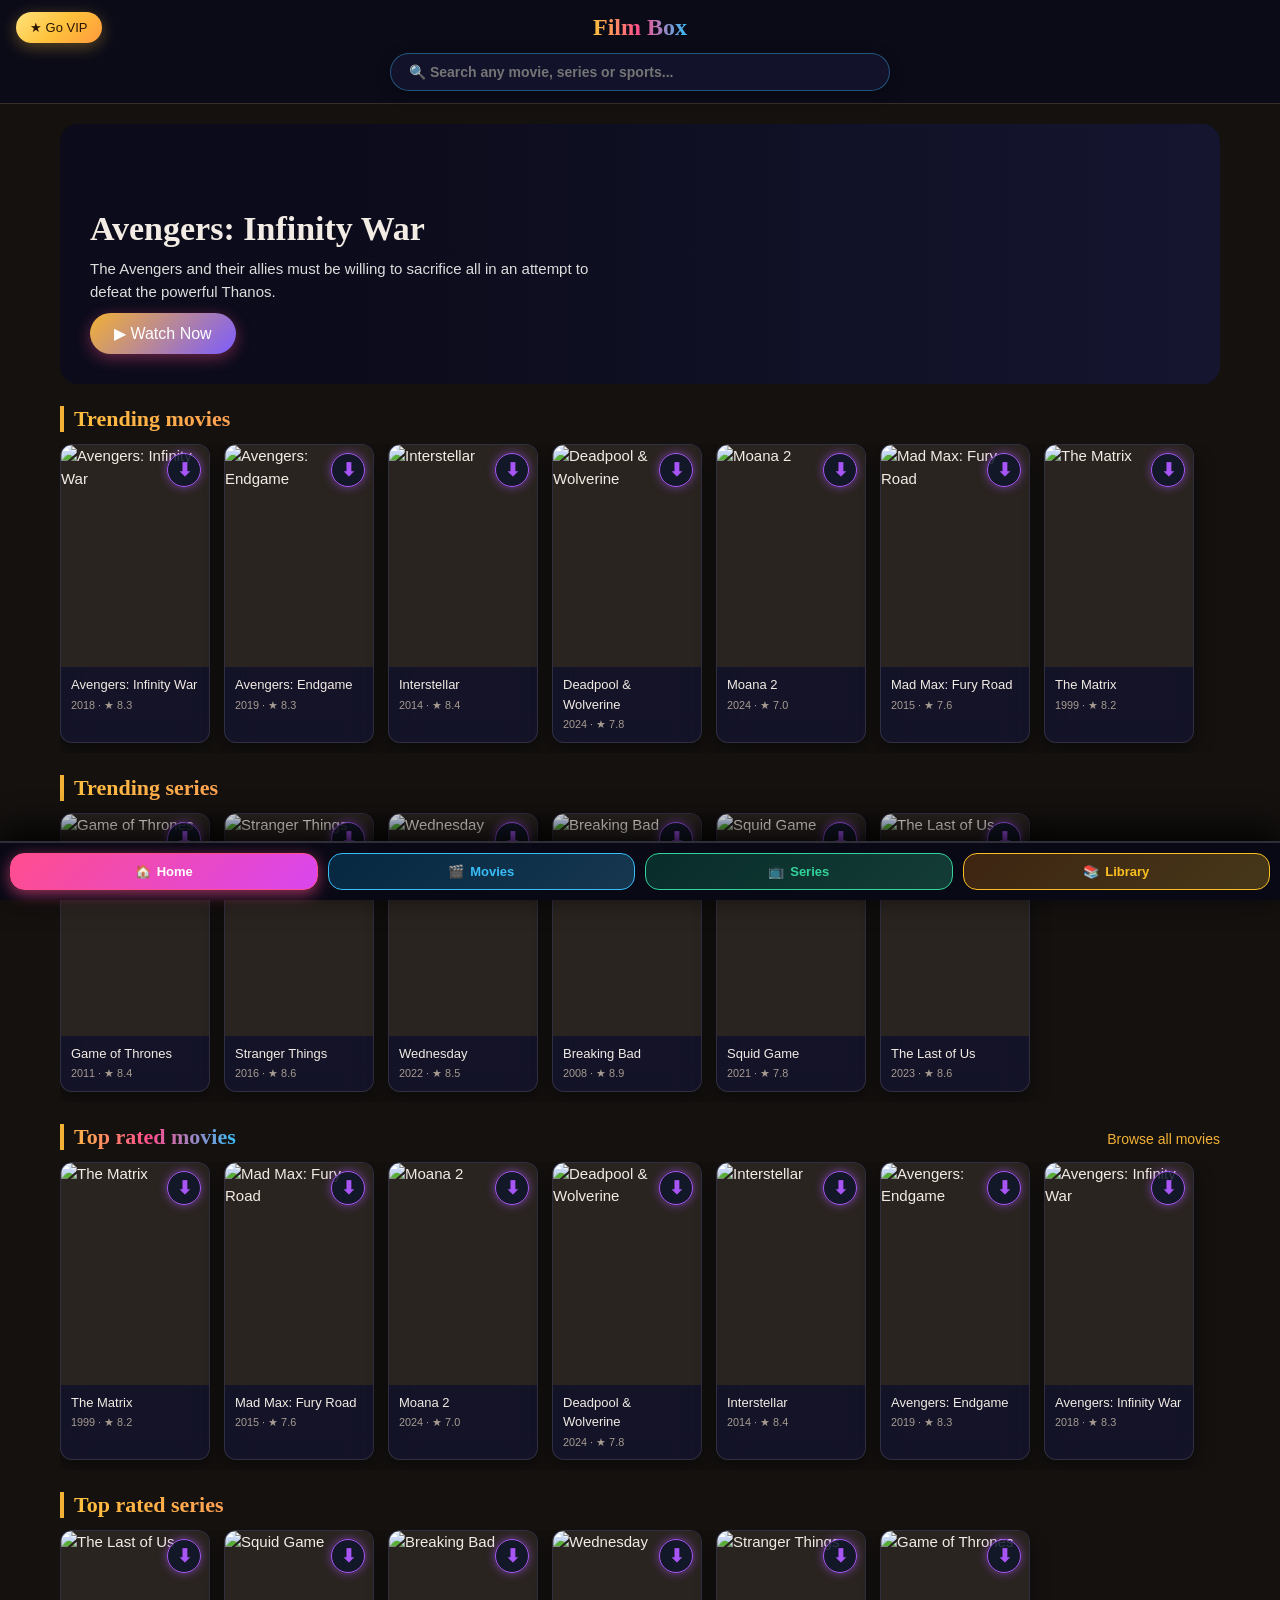
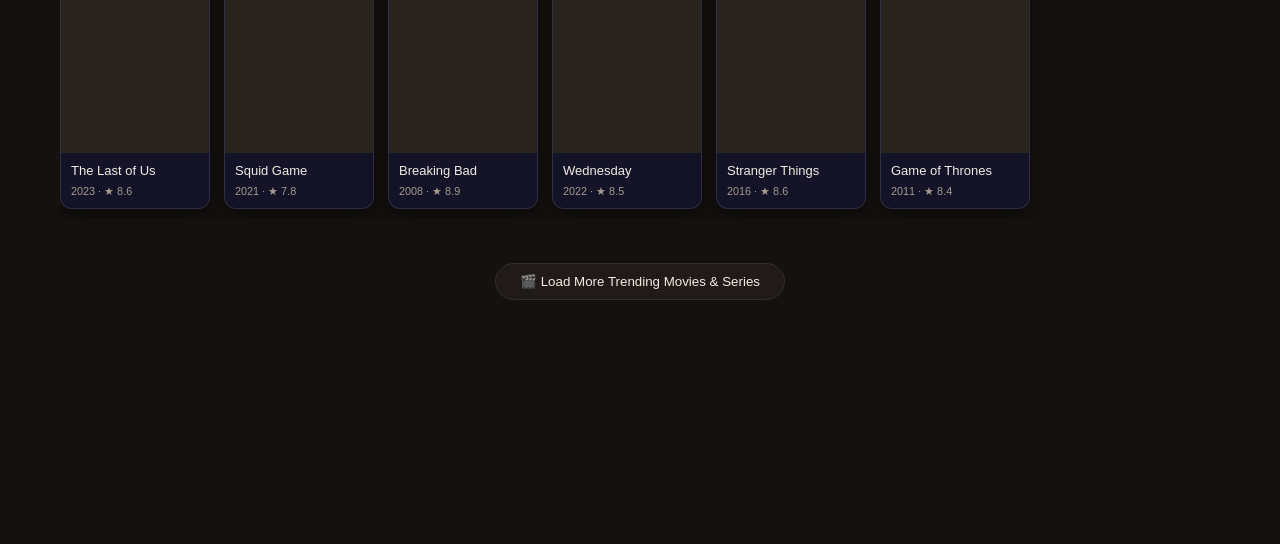
==== commit 19afbf8a: "Fix search autocomplete library and add Enter-key search submission" ====
--- a/app/src/main/assets/index.html
+++ b/app/src/main/assets/index.html
@@ -619,13 +619,20 @@
 const LOCAL_MASTER_MOVIES = [
   { id: 299536, media_type: "movie", title: "Avengers: Infinity War", release_date: "2018", vote_average: 8.3, poster_path: "/7WsyChLLEA31RXZ3K3252.jpg", overview: "The Avengers and their allies must be willing to sacrifice all in an attempt to defeat the powerful Thanos." },
   { id: 299534, media_type: "movie", title: "Avengers: Endgame", release_date: "2019", vote_average: 8.3, poster_path: "/or06P1S23121.jpg", overview: "After the devastating events of Infinity War, the universe is in ruins." },
-  { id: 157336, media_type: "movie", title: "Interstellar", release_date: "2014", vote_average: 8.4, poster_path: "/gEU2QniE6E77NI6lC6y41S2.jpg", overview: "A team of explorers travel through a wormhole in space in an attempt to ensure humanity's survival." }
+  { id: 157336, media_type: "movie", title: "Interstellar", release_date: "2014", vote_average: 8.4, poster_path: "/gEU2QniE6E77NI6lC6y41S2.jpg", overview: "A team of explorers travel through a wormhole in space in an attempt to ensure humanity's survival." },
+  { id: 533535, media_type: "movie", title: "Deadpool & Wolverine", release_date: "2024", vote_average: 7.8, poster_path: "/8cdWjvZQUExUUTzyp4t6EDMubfO.jpg", overview: "A listless Wade Wilson toils in civilian life with his days as the morally flexible mercenary, Deadpool, behind him." },
+  { id: 1241982, media_type: "movie", title: "Moana 2", release_date: "2024", vote_average: 7.0, poster_path: "/aLVkiINlIeCkcZIz57XHzYMFoCL.jpg", overview: "After receiving an unexpected call from her wayfinding ancestors, Moana journeys into the far seas." },
+  { id: 76341, media_type: "movie", title: "Mad Max: Fury Road", release_date: "2015", vote_average: 7.6, poster_path: "/hA2ple9q4qnwxp3hKVNhroipsir.jpg", overview: "An apocalyptic story set in the furthest reaches of our planet." },
+  { id: 603, media_type: "movie", title: "The Matrix", release_date: "1999", vote_average: 8.2, poster_path: "/f89U3ADr1oiB1s9GkdPOEpXUk5H.jpg", overview: "Set in the 22nd century, The Matrix tells the story of a computer hacker who joins a group of underground insurgents." }
 ];
 
 const LOCAL_MASTER_SERIES = [
   { id: 1399, media_type: "tv", name: "Game of Thrones", first_air_date: "2011", vote_average: 8.4, poster_path: "/1XS1A1231a4N6.jpg", overview: "Nine noble families fight for control over the lands of Westeros." },
   { id: 66732, media_type: "tv", name: "Stranger Things", first_air_date: "2016", vote_average: 8.6, poster_path: "/49WJfeN0moxb9IPfGn88q.jpg", overview: "When a young boy vanishes, a small town uncovers a mystery involving secret experiments." },
-  { id: 119051, media_type: "tv", name: "Wednesday", first_air_date: "2022", vote_average: 8.5, poster_path: "/9PF15L20K1A6.jpg", overview: "A sleuthing, supernaturally infused mystery charting Wednesday Addams' years as a student." }
+  { id: 119051, media_type: "tv", name: "Wednesday", first_air_date: "2022", vote_average: 8.5, poster_path: "/9PF15L20K1A6.jpg", overview: "A sleuthing, supernaturally infused mystery charting Wednesday Addams' years as a student." },
+  { id: 1396, media_type: "tv", name: "Breaking Bad", first_air_date: "2008", vote_average: 8.9, poster_path: "/ggFHVNu6YYI5L9pCfOacjizRGt.jpg", overview: "A high school chemistry teacher diagnosed in terminal lung cancer turns to manufacturing and selling methamphetamine." },
+  { id: 93405, media_type: "tv", name: "Squid Game", first_air_date: "2021", vote_average: 7.8, poster_path: "/dDlEmu3EZ0Pgg93K2SVNLCjCSvE.jpg", overview: "Hundreds of cash-strapped players accept a strange invitation to compete in children's games." },
+  { id: 100088, media_type: "tv", name: "The Last of Us", first_air_date: "2023", vote_average: 8.6, poster_path: "/uKvVjHNqB5VmOrdxqAt2F7J78ED.jpg", overview: "After a global pandemic destroys civilization, a hardened survivor takes charge of a 14-year-old girl." }
 ];
 
 const IMG = "https://image.tmdb.org/t/p/";
@@ -1787,25 +1794,93 @@
   return MASTER_STREAM_POOL[index];
 }
 
-function downloadEpisode(title, season, ep, estMB) {
-  if (!checkVipActive()) {
-    openVip("Offline downloading requires an active VIP pass. Unlock a plan to save unlimited movies!");
+let PENDING_DOWNLOAD = null;
+let WATCHED_ADS_COUNT = 0;
+
+function openDownloadChoiceModal(title, season, ep, estMB) {
+  closeVipBanner();
+  PENDING_DOWNLOAD = { title, season, ep, estMB };
+  WATCHED_ADS_COUNT = 0;
+
+  const md = $("#modal"); if (!md) return;
+  md.hidden = false; md.style.display = "flex"; md.style.pointerEvents = "auto";
+
+  md.innerHTML = `<div class="sheet" style="padding-bottom:30px;max-width:540px;background:radial-gradient(circle at top,#1e1b4b 0%,#0f172a 60%,#020617 100%);border:2px solid #a855f7;border-radius:24px;box-shadow:0 0 45px rgba(168,85,247,0.5)">
+    <button class="x" onclick="closeM()" aria-label="Close">‹</button>
+    <div style="padding:30px 20px 10px;text-align:center">
+      <span style="display:inline-block;padding:4px 14px;background:rgba(168,85,247,0.2);border:1px solid #a855f7;color:#c084fc;border-radius:20px;font-size:11px;font-weight:900;letter-spacing:1px;margin-bottom:10px">📥 OFFLINE DOWNLOAD UNLOCK</span>
+      <h2 style="margin:0 0 8px;background:linear-gradient(90deg,#ffc23c,#ff4d8d,#38bdf8);-webkit-background-clip:text;color:transparent;font-size:22px;font-weight:900">Choose Download Option</h2>
+      <p style="color:#cbd5e1;font-size:13.5px;margin:0 0 20px">${esc(title)}</p>
+    </div>
+
+    <div style="padding:0 20px;display:flex;flex-direction:column;gap:14px">
+      <!-- Option 1: Watch Ads to Unlock Download -->
+      <div style="background:rgba(15,23,42,0.85);border:1.5px solid #a855f7;border-radius:18px;padding:18px;box-shadow:0 8px 25px rgba(168,85,247,0.25)">
+        <h3 style="color:#c084fc;margin:0 0 6px;font-size:16px;font-weight:900">🎬 Watch Ads to Unlock Download</h3>
+        <p style="color:#cbd5e1;font-size:12.5px;margin:0 0 14px;line-height:1.4">Watch 2 rewarded ads to unlock and start this high-speed offline download 100% free.</p>
+        <div id="dlAdProgressBox" style="display:none;margin-bottom:12px;padding:8px 12px;background:rgba(168,85,247,0.15);border-radius:10px;color:#d8b4fe;font-size:12.5px;font-weight:700;text-align:center">
+          ⏳ Ad <span id="dlAdStep">1</span>/2 complete
+        </div>
+        <button class="vip" id="btnWatchAdDl" onclick="startRewardedAdSequence()" style="width:100%;padding:13px;font-size:14.5px;font-weight:900;background:linear-gradient(135deg,#a855f7,#7c5cff);color:#fff;box-shadow:0 4px 15px rgba(168,85,247,0.5)">▶ WATCH ADS TO UNLOCK (0/2)</button>
+      </div>
+
+      <!-- Option 2: Go VIP -->
+      <div style="background:rgba(15,23,42,0.85);border:1.5px solid #fbbf24;border-radius:18px;padding:18px;box-shadow:0 8px 25px rgba(251,191,36,0.2)">
+        <h3 style="color:#fbbf24;margin:0 0 6px;font-size:16px;font-weight:900">★ Go VIP (Unlimited Downloads)</h3>
+        <p style="color:#cbd5e1;font-size:12.5px;margin:0 0 14px;line-height:1.4">Get instant, ad-free unlimited offline downloads with a Film Box VIP Pass.</p>
+        <button class="vip" onclick="closeM();openVip('Unlock unlimited offline downloads with a VIP Pass!');" style="width:100%;padding:13px;font-size:14.5px;font-weight:900;background:linear-gradient(135deg,#ffe27a,#ffc23c,#ff9a3c);color:#2a1500;box-shadow:0 4px 15px rgba(255,194,60,0.5)">⭐ GO VIP NOW</button>
+      </div>
+    </div>
+  </div>`;
+}
+
+window.onRewardedAdCallback = function(status) {
+  if (status === "NOT_READY" || status === "FAILED") {
+    showPurpleToast("⏳ Ad is still loading. Please tap Watch Ads again in a moment or choose Go VIP.");
     return;
   }
-  const credits = getDownloadCredits();
-  if (credits <= 0) { openDownloadPassModal(); return; }
+  WATCHED_ADS_COUNT++;
+  const stepEl = $("#dlAdStep");
+  const btn = $("#btnWatchAdDl");
+  const progBox = $("#dlAdProgressBox");
+
+  if (WATCHED_ADS_COUNT >= 2) {
+    if (progBox) progBox.style.display = "block";
+    if (stepEl) stepEl.textContent = "2";
+    showPurpleToast("🎉 2/2 Ads Watched! Unlocking Download...");
+    setTimeout(() => {
+      closeM();
+      if (PENDING_DOWNLOAD) {
+        executeActualDownload(PENDING_DOWNLOAD.title, PENDING_DOWNLOAD.season, PENDING_DOWNLOAD.ep, PENDING_DOWNLOAD.estMB);
+      }
+    }, 800);
+  } else {
+    if (progBox) progBox.style.display = "block";
+    if (stepEl) stepEl.textContent = "1";
+    if (btn) btn.textContent = "▶ WATCH AD 2/2 TO UNLOCK";
+    showPurpleToast("✅ Ad 1/2 Complete! Please watch Ad 2/2...");
+  }
+};
+
+function startRewardedAdSequence() {
+  if (typeof window.AndroidApp !== 'undefined' && window.AndroidApp.showRewardedAdForDownload) {
+    window.AndroidApp.showRewardedAdForDownload("onRewardedAdCallback");
+  } else {
+    window.onRewardedAdCallback("MOCK_SUCCESS");
+  }
+}
+
+function executeActualDownload(title, season, ep, estMB) {
   try {
     let raw = localStorage.getItem("mb_offline_downloads") || "[]";
     let list = JSON.parse(raw);
-    const epTitle = (CUR.type === "tv") ? `${title} - S${season}E${ep}` : title;
-    const movieId = String(CUR.id);
+    const epTitle = (CUR && CUR.type === "tv") ? `${title} - S${season}E${ep}` : title;
+    const movieId = String((CUR && CUR.id) || "download");
     const videoUrl = getMasterStreamUrl(movieId);
 
     if (!list.some(x => x.title === epTitle)) {
-      list.push({ id: movieId, type: CUR.type || "movie", title: epTitle, poster: poster(CUR.poster_path) });
+      list.push({ id: movieId, type: (CUR && CUR.type) || "movie", title: epTitle, poster: poster(CUR && CUR.poster_path) });
       localStorage.setItem("mb_offline_downloads", JSON.stringify(list));
-      const newCredits = credits - 1;
-      localStorage.setItem("mb_download_credits", String(newCredits));
 
       if (typeof window.AndroidApp !== 'undefined' && window.AndroidApp.downloadMoviePrivate) {
         window.AndroidApp.downloadMoviePrivate(videoUrl, movieId, epTitle);
@@ -1820,6 +1895,10 @@
   }
 }
 
+function downloadEpisode(title, season, ep, estMB) {
+  openDownloadChoiceModal(title, season, ep, estMB);
+}
+
 function toggleMyListCurrent() {
   showPurpleToast("❤️ Added to My List!");
 }
@@ -1837,6 +1916,19 @@
 const searchInput = $("#q");
 const searchDropdown = $("#searchDropdown");
 if (searchInput) {
+  searchInput.onkeydown = e => {
+    if (e.key === 'Enter') {
+      const query = e.target.value.trim();
+      if (query) {
+        hideSearchDropdown();
+        S.query = query;
+        S.view = 'movie';
+        S.page = 1;
+        render();
+      }
+    }
+  };
+
   searchInput.oninput = e => {
     clearTimeout(searchDebounce);
     const query = e.target.value.trim().toLowerCase();
